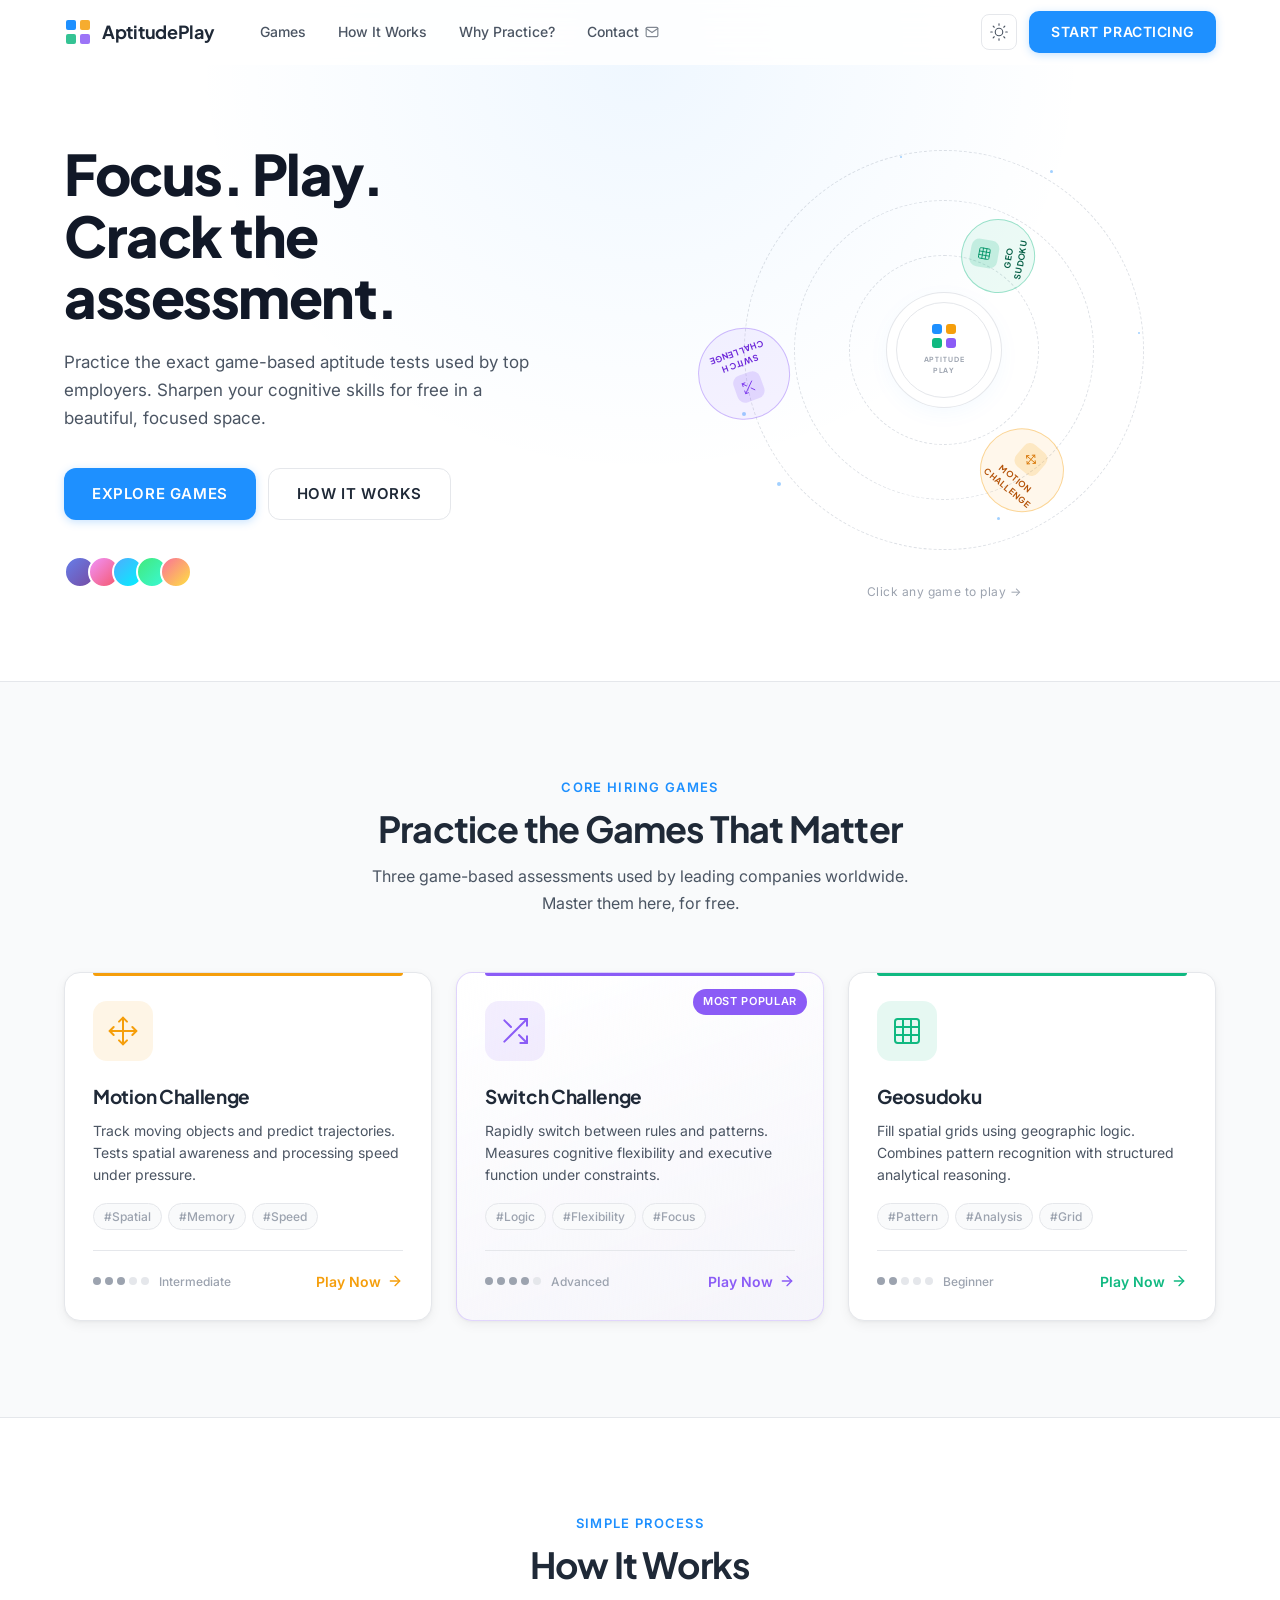
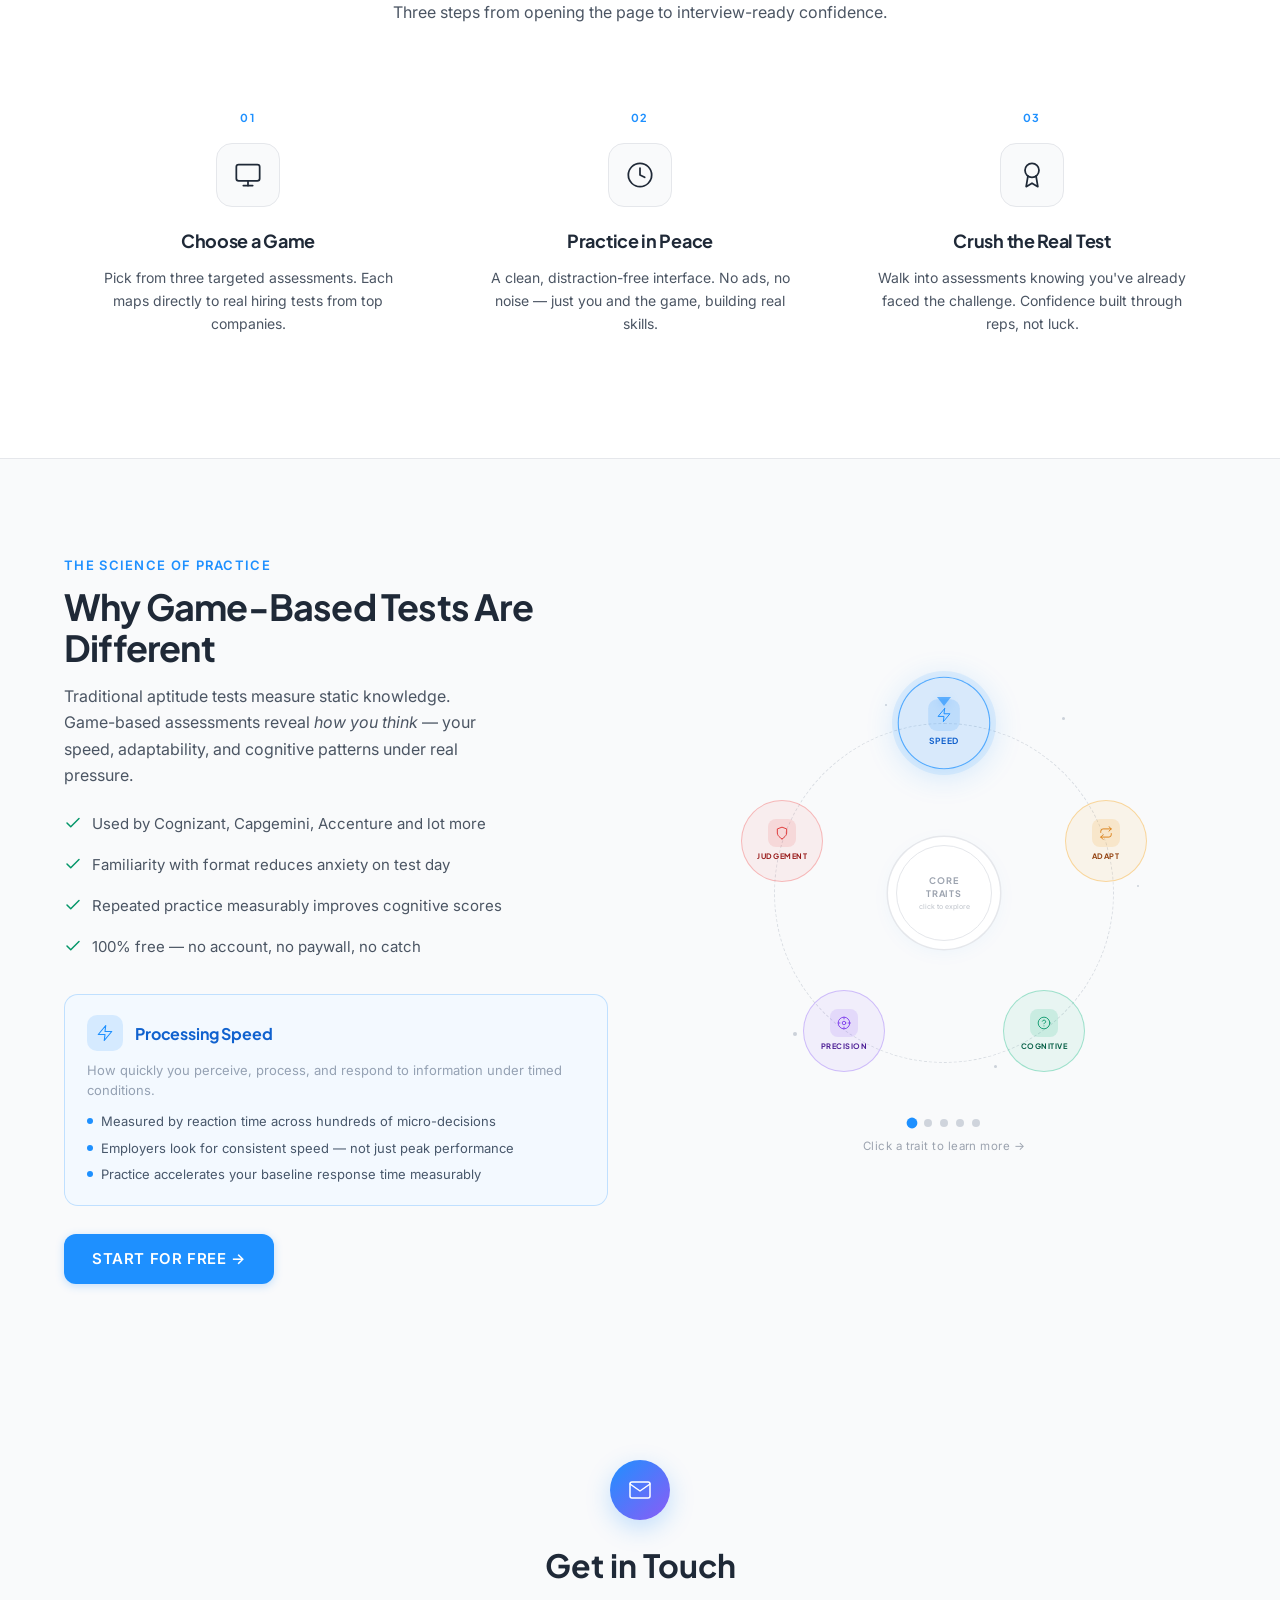
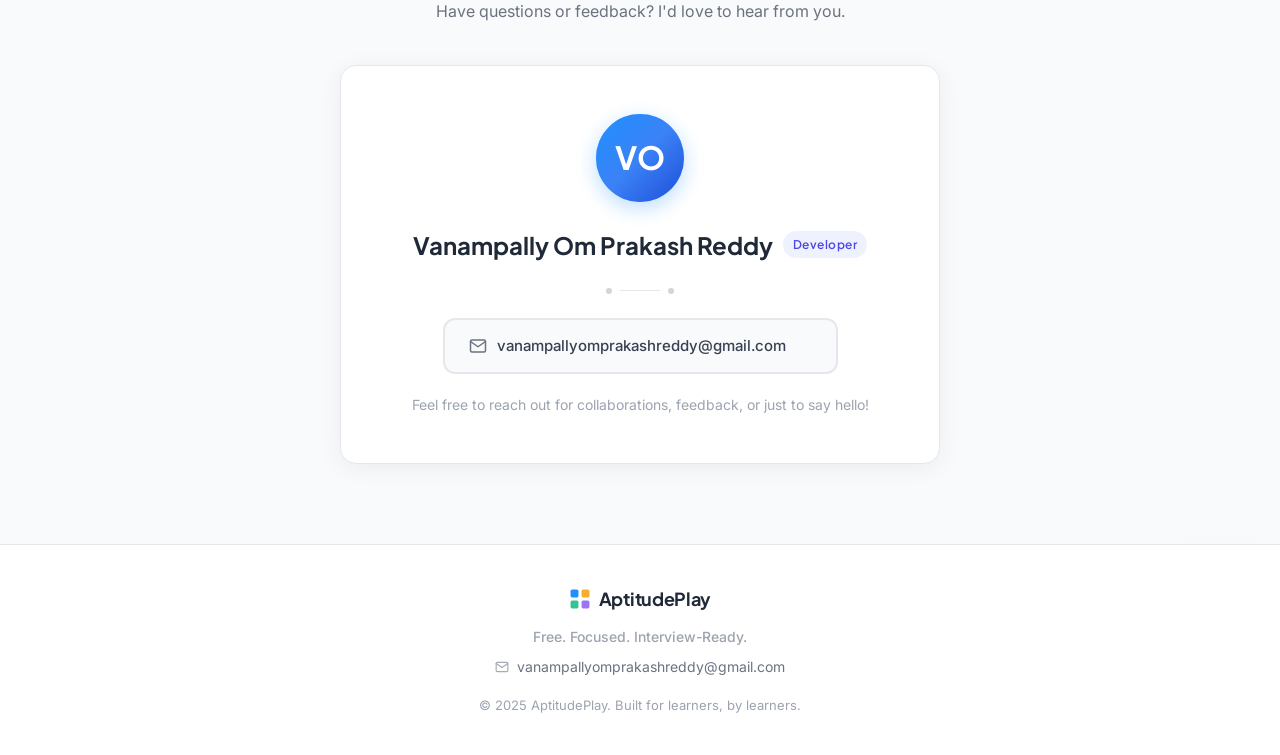
==== index.html @ 139694fa "Game based aptitude initial commit" ====
<!DOCTYPE html>
<html lang="en" data-theme="light">
<head>
    <meta charset="UTF-8">
    <meta name="viewport" content="width=device-width, initial-scale=1.0">
    <title>AptitudePlay — Practice Game-Based Aptitude Tests Free</title>
    <link rel="preconnect" href="https://fonts.googleapis.com">
    <link rel="preconnect" href="https://fonts.gstatic.com" crossorigin>
    <link href="https://fonts.googleapis.com/css2?family=Plus+Jakarta+Sans:wght@400;600;700;800&family=Inter:wght@400;500;600&display=swap" rel="stylesheet">
    <link rel="stylesheet" href="styles.css">
    <style>
/* ═══════════════════════════════════════
   ORBITAL HERO ANIMATION
═══════════════════════════════════════ */
.hero-visual {
    display: flex;
    flex-direction: column;
    align-items: center;
    justify-content: center;
    flex-shrink: 0;
}

#apt-orbital {
    position: relative;
    width: 440px;
    height: 440px;
    flex-shrink: 0;
}

.apt-ring {
    position: absolute;
    top: 50%; left: 50%;
    border-radius: 50%;
    border: 1px dashed rgba(100, 116, 139, 0.22);
    transform: translate(-50%, -50%);
    pointer-events: none;
}
[data-theme="dark"] .apt-ring { border-color: rgba(148, 163, 184, 0.13); }
.apt-ring-sm { width: 190px; height: 190px; }
.apt-ring-md { width: 300px; height: 300px; }
.apt-ring-lg { width: 400px; height: 400px; }

.apt-hub {
    position: absolute;
    top: 50%; left: 50%;
    transform: translate(-50%, -50%);
    width: 96px; height: 96px;
    border-radius: 50%;
    background: var(--card-bg);
    border: 1.5px solid var(--card-border);
    display: flex;
    flex-direction: column;
    align-items: center;
    justify-content: center;
    z-index: 20;
    box-shadow: 0 0 0 9px var(--bg), 0 0 0 10px var(--border), 0 6px 30px rgba(30, 144, 255, 0.09);
    pointer-events: none;
}
[data-theme="dark"] .apt-hub {
    box-shadow: 0 0 0 9px var(--bg), 0 0 0 10px var(--border), 0 6px 36px rgba(30, 144, 255, 0.18);
}

.apt-hub-grid { display: grid; grid-template-columns: 1fr 1fr; gap: 4px; margin-bottom: 7px; }
.apt-hub-sq { width: 10px; height: 10px; border-radius: 3px; }
.sq-b { background: #1E90FF; }
.sq-a { background: #F59E0B; }
.sq-t { background: #10B981; }
.sq-p { background: #8B5CF6; }

.apt-hub-label {
    font-family: var(--font-display);
    font-size: 7px; font-weight: 700;
    letter-spacing: 0.12em; text-transform: uppercase;
    color: var(--text-sub); text-align: center; line-height: 1.5;
}

.apt-pulse {
    position: absolute; top: 50%; left: 50%;
    width: 96px; height: 96px; border-radius: 50%;
    border: 1.5px solid rgba(30, 144, 255, 0.28);
    transform: translate(-50%, -50%);
    animation: aptRipple 3.8s ease-out infinite;
    pointer-events: none; z-index: 18;
}
.apt-pulse:nth-child(2) { animation-delay: 1.26s; }
.apt-pulse:nth-child(3) { animation-delay: 2.53s; }

@keyframes aptRipple {
    0%   { width: 96px;  height: 96px;  opacity: 0.65; }
    100% { width: 180px; height: 180px; opacity: 0; }
}

.apt-arm {
    position: absolute; top: 50%; left: 50%;
    width: 0; height: 0; transform-origin: 0 0;
}
.apt-arm-a { animation: aptSpin 13s linear infinite; transform: rotate(40deg); }
.apt-arm-p { animation: aptSpin 19s linear infinite reverse; transform: rotate(160deg); }
.apt-arm-t { animation: aptSpin 9s linear infinite; transform: rotate(280deg); }

@keyframes aptSpin {
    from { transform: rotate(0deg); }
    to   { transform: rotate(360deg); }
}

.apt-node-pos {
    position: absolute; top: 0; left: 0;
    display: flex; align-items: center; justify-content: center;
}

.apt-arm-a .apt-node-pos { transform: translateX(95px); animation: aptCounter 13s linear infinite; }
.apt-arm-p .apt-node-pos { transform: translateX(150px); animation: aptCounter 19s linear infinite reverse; }
.apt-arm-t .apt-node-pos { transform: translateX(65px); animation: aptCounter 9s linear infinite; }

@keyframes aptCounter {
    from { transform: translateX(var(--orbit-r, 95px)) rotate(0deg); }
    to   { transform: translateX(var(--orbit-r, 95px)) rotate(-360deg); }
}

.apt-arm-a .apt-node-pos { --orbit-r: 95px; }
.apt-arm-p .apt-node-pos { --orbit-r: 150px; }
.apt-arm-t .apt-node-pos { --orbit-r: 65px; }

.apt-node {
    position: relative; border-radius: 50%;
    display: flex; flex-direction: column;
    align-items: center; justify-content: center;
    cursor: pointer; border: 1.5px solid;
    background: transparent; padding: 0;
    transition: transform 0.2s cubic-bezier(0.34, 1.56, 0.64, 1), box-shadow 0.2s ease;
    -webkit-tap-highlight-color: transparent;
}
.apt-node:hover  { transform: scale(1.15); }
.apt-node:active { transform: scale(1.05); }
.apt-node:focus-visible { outline: 2px solid var(--blue); outline-offset: 4px; }

.apt-node-a { width: 84px; height: 84px; background: rgba(245, 158, 11, 0.08); border-color: rgba(245, 158, 11, 0.38); }
.apt-node-a:hover { background: rgba(245, 158, 11, 0.16); border-color: rgba(245, 158, 11, 0.72); box-shadow: 0 0 0 5px rgba(245, 158, 11, 0.09), 0 4px 28px rgba(245, 158, 11, 0.22); }
[data-theme="dark"] .apt-node-a { background: rgba(245, 158, 11, 0.11); border-color: rgba(245, 158, 11, 0.32); }
[data-theme="dark"] .apt-node-a:hover { background: rgba(245, 158, 11, 0.2); box-shadow: 0 0 0 5px rgba(245,158,11,.1), 0 4px 36px rgba(245,158,11,.3); }

.apt-node-p { width: 92px; height: 92px; background: rgba(139, 92, 246, 0.08); border-color: rgba(139, 92, 246, 0.38); }
.apt-node-p:hover { background: rgba(139, 92, 246, 0.16); border-color: rgba(139, 92, 246, 0.72); box-shadow: 0 0 0 5px rgba(139, 92, 246, 0.09), 0 4px 28px rgba(139, 92, 246, 0.22); }
[data-theme="dark"] .apt-node-p { background: rgba(139, 92, 246, 0.11); border-color: rgba(139, 92, 246, 0.32); }
[data-theme="dark"] .apt-node-p:hover { background: rgba(139, 92, 246, 0.22); box-shadow: 0 0 0 5px rgba(139,92,246,.12), 0 4px 40px rgba(139,92,246,.35); }

.apt-node-t { width: 74px; height: 74px; background: rgba(16, 185, 129, 0.08); border-color: rgba(16, 185, 129, 0.38); }
.apt-node-t:hover { background: rgba(16, 185, 129, 0.16); border-color: rgba(16, 185, 129, 0.72); box-shadow: 0 0 0 5px rgba(16, 185, 129, 0.09), 0 4px 28px rgba(16, 185, 129, 0.22); }
[data-theme="dark"] .apt-node-t { background: rgba(16, 185, 129, 0.11); border-color: rgba(16, 185, 129, 0.32); }
[data-theme="dark"] .apt-node-t:hover { background: rgba(16, 185, 129, 0.2); box-shadow: 0 0 0 5px rgba(16,185,129,.1), 0 4px 32px rgba(16,185,129,.3); }

.apt-icon { width: 28px; height: 28px; border-radius: 8px; display: flex; align-items: center; justify-content: center; margin-bottom: 5px; flex-shrink: 0; }
.apt-icon svg { width: 14px; height: 14px; }
.icon-a { background: rgba(245, 158, 11, 0.18); color: #D97706; }
.icon-p { background: rgba(139, 92, 246, 0.18); color: #7C3AED; }
.icon-t { background: rgba(16, 185, 129, 0.18); color: #059669; }
[data-theme="dark"] .icon-a { color: #FBBF24; }
[data-theme="dark"] .icon-p { color: #A78BFA; }
[data-theme="dark"] .icon-t { color: #34D399; }

.apt-label { font-family: var(--font-display); font-size: 8.5px; font-weight: 700; letter-spacing: 0.07em; text-transform: uppercase; text-align: center; line-height: 1.35; padding: 0 5px; }
.lbl-a { color: #B45309; }
.lbl-p { color: #6D28D9; }
.lbl-t { color: #065F46; }
[data-theme="dark"] .lbl-a { color: #FCD34D; }
[data-theme="dark"] .lbl-p { color: #C4B5FD; }
[data-theme="dark"] .lbl-t { color: #6EE7B7; }

.apt-dot { position: absolute; border-radius: 50%; background: rgba(30, 144, 255, 0.42); pointer-events: none; animation: aptDrift 7s ease-in-out infinite; }
[data-theme="dark"] .apt-dot { background: rgba(30, 144, 255, 0.6); }
.apt-dot:nth-child(1)  { width: 3px; height: 3px; top: 9%;  left: 74%; animation-delay: 0s;    }
.apt-dot:nth-child(2)  { width: 4px; height: 4px; top: 80%; left: 12%; animation-delay: 1.5s;  }
.apt-dot:nth-child(3)  { width: 2px; height: 2px; top: 6%;  left: 40%; animation-delay: 3s;    }
.apt-dot:nth-child(4)  { width: 3px; height: 3px; top: 88%; left: 62%; animation-delay: 0.8s;  }
.apt-dot:nth-child(5)  { width: 2px; height: 2px; top: 46%; left: 94%; animation-delay: 3.8s;  }
.apt-dot:nth-child(6)  { width: 4px; height: 4px; top: 64%; left: 4%;  animation-delay: 2.2s;  }

@keyframes aptDrift {
    0%, 100% { transform: translateY(0);    opacity: 0.45; }
    50%       { transform: translateY(-14px); opacity: 1;   }
}

.apt-hint { text-align: center; font-size: 12px; color: var(--text-sub); margin-top: 12px; letter-spacing: 0.04em; font-family: var(--font-body); }

@media (max-width: 1100px) {
    #apt-orbital { width: 360px; height: 360px; }
    .apt-ring-sm { width: 156px; height: 156px; }
    .apt-ring-md { width: 245px; height: 245px; }
    .apt-ring-lg { width: 328px; height: 328px; }
    .apt-arm-a .apt-node-pos { --orbit-r: 78px;  transform: translateX(78px);  }
    .apt-arm-p .apt-node-pos { --orbit-r: 122px; transform: translateX(122px); }
    .apt-arm-t .apt-node-pos { --orbit-r: 53px;  transform: translateX(53px);  }
}
@media (max-width: 900px) {
    .hero-visual { display: none; }
}


/* ═══════════════════════════════════════
   WHY PRACTICE — PENTAGON TRAIT WHEEL
   5 circles equally spaced on a fixed ring.
   The entire wheel rotates so the active
   node sits at the top. Auto-advances CW.
═══════════════════════════════════════ */

.why-grid {
    display: grid !important;
    grid-template-columns: 1fr 1fr;
    gap: 64px;
    align-items: center;
}

@media (max-width: 960px) {
    .why-grid {
        grid-template-columns: 1fr !important;
        gap: 48px;
    }
    .why-visual { display: none; }
}

/* ── Trait info card ── */
.trait-info-card {
    margin-top: 28px;
    padding: 20px 22px;
    border-radius: 14px;
    border: 1.5px solid transparent;
    background: var(--card-bg, #fff);
    transition: all 0.38s cubic-bezier(0.22, 1, 0.36, 1);
    overflow: hidden;
    position: relative;
}
.trait-info-card::before {
    content: '';
    position: absolute;
    inset: 0;
    border-radius: 13px;
    opacity: 0.06;
    pointer-events: none;
    transition: opacity 0.38s;
}
.trait-info-card.visible { opacity: 1; transform: translateY(0); }
.trait-info-card.hidden  { opacity: 0; transform: translateY(8px); pointer-events: none; height: 0; margin-top: 0; padding: 0; }

.trait-card-header {
    display: flex;
    align-items: center;
    gap: 12px;
    margin-bottom: 10px;
}
.trait-card-icon {
    width: 36px; height: 36px; border-radius: 10px;
    display: flex; align-items: center; justify-content: center;
    flex-shrink: 0;
}
.trait-card-icon svg { width: 18px; height: 18px; }
.trait-card-name {
    font-family: var(--font-display);
    font-size: 16px; font-weight: 700;
    letter-spacing: -0.01em;
    line-height: 1.2;
}
.trait-card-tagline {
    font-family: var(--font-body);
    font-size: 13px;
    color: var(--text-sub);
    line-height: 1.5;
    margin-bottom: 12px;
}
.trait-card-points {
    list-style: none;
    padding: 0; margin: 0;
    display: flex; flex-direction: column; gap: 7px;
}
.trait-card-points li {
    font-family: var(--font-body);
    font-size: 13px;
    color: var(--text);
    display: flex; align-items: flex-start; gap: 8px;
    line-height: 1.5;
}
.trait-card-points li::before {
    content: '';
    width: 6px; height: 6px; border-radius: 50%;
    flex-shrink: 0; margin-top: 6px;
}

/* Colour themes */
.trait-info-card[data-trait="speed"] { border-color: rgba(30,144,255,0.28); }
.trait-info-card[data-trait="speed"]::before { background: #1E90FF; opacity: 0.05; }
.trait-info-card[data-trait="speed"] .trait-card-icon { background: rgba(30,144,255,0.14); color: #1E90FF; }
.trait-info-card[data-trait="speed"] .trait-card-name { color: #1060CC; }
.trait-info-card[data-trait="speed"] .trait-card-points li::before { background: #1E90FF; }
[data-theme="dark"] .trait-info-card[data-trait="speed"] .trait-card-name { color: #60AAFF; }

.trait-info-card[data-trait="adaptability"] { border-color: rgba(245,158,11,0.32); }
.trait-info-card[data-trait="adaptability"]::before { background: #F59E0B; opacity: 0.05; }
.trait-info-card[data-trait="adaptability"] .trait-card-icon { background: rgba(245,158,11,0.14); color: #D97706; }
.trait-info-card[data-trait="adaptability"] .trait-card-name { color: #92400E; }
.trait-info-card[data-trait="adaptability"] .trait-card-points li::before { background: #F59E0B; }
[data-theme="dark"] .trait-info-card[data-trait="adaptability"] .trait-card-name { color: #FCD34D; }

.trait-info-card[data-trait="cognitive"] { border-color: rgba(16,185,129,0.32); }
.trait-info-card[data-trait="cognitive"]::before { background: #10B981; opacity: 0.05; }
.trait-info-card[data-trait="cognitive"] .trait-card-icon { background: rgba(16,185,129,0.14); color: #059669; }
.trait-info-card[data-trait="cognitive"] .trait-card-name { color: #065F46; }
.trait-info-card[data-trait="cognitive"] .trait-card-points li::before { background: #10B981; }
[data-theme="dark"] .trait-info-card[data-trait="cognitive"] .trait-card-name { color: #34D399; }

.trait-info-card[data-trait="precision"] { border-color: rgba(139,92,246,0.32); }
.trait-info-card[data-trait="precision"]::before { background: #8B5CF6; opacity: 0.05; }
.trait-info-card[data-trait="precision"] .trait-card-icon { background: rgba(139,92,246,0.14); color: #7C3AED; }
.trait-info-card[data-trait="precision"] .trait-card-name { color: #4C1D95; }
.trait-info-card[data-trait="precision"] .trait-card-points li::before { background: #8B5CF6; }
[data-theme="dark"] .trait-info-card[data-trait="precision"] .trait-card-name { color: #C4B5FD; }

.trait-info-card[data-trait="judgement"] { border-color: rgba(239,68,68,0.28); }
.trait-info-card[data-trait="judgement"]::before { background: #EF4444; opacity: 0.05; }
.trait-info-card[data-trait="judgement"] .trait-card-icon { background: rgba(239,68,68,0.12); color: #DC2626; }
.trait-info-card[data-trait="judgement"] .trait-card-name { color: #991B1B; }
.trait-info-card[data-trait="judgement"] .trait-card-points li::before { background: #EF4444; }
[data-theme="dark"] .trait-info-card[data-trait="judgement"] .trait-card-name { color: #FCA5A5; }


/* ══════════════════════════════════
   PENTAGON WHEEL
══════════════════════════════════ */
.why-visual {
    display: flex;
    flex-direction: column;
    align-items: center;
    justify-content: center;
    position: relative;
}

/* Outer container — fixed size, acts as the viewport */
#trait-wheel {
    position: relative;
    width: 420px;
    height: 420px;
    flex-shrink: 0;
}

/* The rotating layer — holds the ring + all nodes */
#trait-wheel-rotor {
    position: absolute;
    inset: 0;
    /* JS will set transform: rotate(Xdeg) with transition */
    transition: transform 0.72s cubic-bezier(0.65, 0, 0.35, 1);
}

/* The dashed ring circle */
.tw-ring {
    position: absolute;
    top: 50%; left: 50%;
    width: 340px; height: 340px;
    border-radius: 50%;
    border: 1.5px dashed rgba(100,116,139,0.22);
    transform: translate(-50%, -50%);
    pointer-events: none;
}
[data-theme="dark"] .tw-ring { border-color: rgba(148,163,184,0.14); }

/* Each node is positioned absolutely on the ring */
/* JS will place them via inline top/left/transform */
.tw-node {
    position: absolute;
    width: 82px; height: 82px;
    border-radius: 50%;
    display: flex; flex-direction: column;
    align-items: center; justify-content: center;
    cursor: pointer;
    border: 1.5px solid;
    background: transparent;
    padding: 0;
    /* counter-rotate label so it stays upright */
    /* JS sets --tw-counter on each node */
    transition:
        box-shadow 0.3s ease,
        border-color 0.3s ease,
        background 0.3s ease;
    -webkit-tap-highlight-color: transparent;
}
.tw-node:focus-visible { outline: 2px solid var(--blue); outline-offset: 4px; }

/* Counter-rotation wrapper inside each node keeps label upright */
.tw-node-inner {
    display: flex; flex-direction: column;
    align-items: center; justify-content: center;
    width: 100%; height: 100%;
    /* JS applies counter-rotation transform here */
    transition: transform 0.72s cubic-bezier(0.65, 0, 0.35, 1);
    pointer-events: none;
}

/* Icon pill */
.tw-icon {
    width: 28px; height: 28px; border-radius: 8px;
    display: flex; align-items: center; justify-content: center;
    margin-bottom: 5px; flex-shrink: 0;
}
.tw-icon svg { width: 14px; height: 14px; }

/* Label */
.tw-lbl {
    font-family: var(--font-display);
    font-size: 7.5px; font-weight: 700;
    letter-spacing: 0.07em; text-transform: uppercase;
    text-align: center; line-height: 1.3; padding: 0 4px;
}

/* ── Per-trait colours ── */
/* Speed — blue */
.tw-node[data-trait="speed"] {
    background: rgba(30,144,255,0.07);
    border-color: rgba(30,144,255,0.35);
}
.tw-node[data-trait="speed"] .tw-icon { background: rgba(30,144,255,0.14); color: #1E90FF; }
.tw-node[data-trait="speed"] .tw-lbl  { color: #1060CC; }
[data-theme="dark"] .tw-node[data-trait="speed"] .tw-lbl { color: #60AAFF; }
.tw-node[data-trait="speed"].tw-active,
.tw-node[data-trait="speed"]:hover {
    background: rgba(30,144,255,0.15);
    border-color: rgba(30,144,255,0.72);
    box-shadow: 0 0 0 5px rgba(30,144,255,0.10), 0 4px 28px rgba(30,144,255,0.22);
}

/* Adaptability — amber */
.tw-node[data-trait="adaptability"] {
    background: rgba(245,158,11,0.07);
    border-color: rgba(245,158,11,0.35);
}
.tw-node[data-trait="adaptability"] .tw-icon { background: rgba(245,158,11,0.14); color: #D97706; }
.tw-node[data-trait="adaptability"] .tw-lbl  { color: #92400E; }
[data-theme="dark"] .tw-node[data-trait="adaptability"] .tw-lbl { color: #FCD34D; }
.tw-node[data-trait="adaptability"].tw-active,
.tw-node[data-trait="adaptability"]:hover {
    background: rgba(245,158,11,0.16);
    border-color: rgba(245,158,11,0.72);
    box-shadow: 0 0 0 5px rgba(245,158,11,0.10), 0 4px 28px rgba(245,158,11,0.22);
}

/* Cognitive — teal */
.tw-node[data-trait="cognitive"] {
    background: rgba(16,185,129,0.07);
    border-color: rgba(16,185,129,0.35);
}
.tw-node[data-trait="cognitive"] .tw-icon { background: rgba(16,185,129,0.14); color: #059669; }
.tw-node[data-trait="cognitive"] .tw-lbl  { color: #065F46; }
[data-theme="dark"] .tw-node[data-trait="cognitive"] .tw-lbl { color: #34D399; }
.tw-node[data-trait="cognitive"].tw-active,
.tw-node[data-trait="cognitive"]:hover {
    background: rgba(16,185,129,0.16);
    border-color: rgba(16,185,129,0.72);
    box-shadow: 0 0 0 5px rgba(16,185,129,0.10), 0 4px 28px rgba(16,185,129,0.22);
}

/* Precision — purple */
.tw-node[data-trait="precision"] {
    background: rgba(139,92,246,0.07);
    border-color: rgba(139,92,246,0.35);
}
.tw-node[data-trait="precision"] .tw-icon { background: rgba(139,92,246,0.14); color: #7C3AED; }
.tw-node[data-trait="precision"] .tw-lbl  { color: #4C1D95; }
[data-theme="dark"] .tw-node[data-trait="precision"] .tw-lbl { color: #C4B5FD; }
.tw-node[data-trait="precision"].tw-active,
.tw-node[data-trait="precision"]:hover {
    background: rgba(139,92,246,0.16);
    border-color: rgba(139,92,246,0.72);
    box-shadow: 0 0 0 5px rgba(139,92,246,0.10), 0 4px 28px rgba(139,92,246,0.22);
}

/* Judgement — coral */
.tw-node[data-trait="judgement"] {
    background: rgba(239,68,68,0.07);
    border-color: rgba(239,68,68,0.32);
}
.tw-node[data-trait="judgement"] .tw-icon { background: rgba(239,68,68,0.12); color: #DC2626; }
.tw-node[data-trait="judgement"] .tw-lbl  { color: #991B1B; }
[data-theme="dark"] .tw-node[data-trait="judgement"] .tw-lbl { color: #FCA5A5; }
.tw-node[data-trait="judgement"].tw-active,
.tw-node[data-trait="judgement"]:hover {
    background: rgba(239,68,68,0.15);
    border-color: rgba(239,68,68,0.70);
    box-shadow: 0 0 0 5px rgba(239,68,68,0.10), 0 4px 28px rgba(239,68,68,0.20);
}

/* Active node scale bump */
.tw-node.tw-active { transform: scale(1.13) !important; }

/* ── Central hub ── */
.tw-hub {
    position: absolute;
    top: 50%; left: 50%;
    transform: translate(-50%, -50%);
    width: 96px; height: 96px; border-radius: 50%;
    background: var(--card-bg, #fff);
    border: 1.5px solid var(--card-border, #e2e8f0);
    display: flex; flex-direction: column;
    align-items: center; justify-content: center;
    z-index: 30;
    box-shadow: 0 0 0 8px var(--bg, #f8fafc),
                0 0 0 9.5px var(--border, #e2e8f0),
                0 4px 24px rgba(30,144,255,0.10);
    pointer-events: none;
}
[data-theme="dark"] .tw-hub {
    box-shadow: 0 0 0 8px var(--bg), 0 0 0 9.5px var(--border), 0 4px 28px rgba(30,144,255,0.20);
}

.tw-hub-label {
    font-family: var(--font-display);
    font-size: 9px; font-weight: 700;
    letter-spacing: 0.10em; text-transform: uppercase;
    color: var(--text-sub); text-align: center; line-height: 1.45;
}
.tw-hub-sub {
    font-family: var(--font-body);
    font-size: 7px; color: var(--text-sub);
    opacity: 0.65; text-align: center;
    line-height: 1.5; margin-top: 2px;
}

/* Hub ripple */
.tw-pulse {
    position: absolute; top: 50%; left: 50%;
    width: 96px; height: 96px; border-radius: 50%;
    border: 1.5px solid rgba(30,144,255,0.22);
    transform: translate(-50%,-50%);
    animation: twRipple 4s ease-out infinite;
    pointer-events: none; z-index: 28;
}
.tw-pulse:nth-child(2) { animation-delay: 1.33s; }
.tw-pulse:nth-child(3) { animation-delay: 2.66s; }
@keyframes twRipple {
    0%   { width: 96px;  height: 96px;  opacity: 0.55; }
    100% { width: 180px; height: 180px; opacity: 0; }
}

/* Active indicator pointer — small triangle at top-center of wheel */
.tw-pointer {
    position: absolute;
    top: 14px;
    left: 50%;
    transform: translateX(-50%);
    width: 0; height: 0;
    border-left: 7px solid transparent;
    border-right: 7px solid transparent;
    border-top: 9px solid rgba(30,144,255,0.55);
    z-index: 35;
    pointer-events: none;
    filter: drop-shadow(0 2px 4px rgba(30,144,255,0.3));
    transition: border-top-color 0.38s;
}

/* Ambient dots */
.tw-dot {
    position: absolute; border-radius: 50%;
    background: rgba(100,116,139,0.3);
    pointer-events: none;
    animation: twDrift 8s ease-in-out infinite;
}
[data-theme="dark"] .tw-dot { background: rgba(148,163,184,0.4); }
.tw-dot:nth-child(1) { width: 3px; height: 3px; top: 8%;  left: 78%; animation-delay: 0s;   }
.tw-dot:nth-child(2) { width: 4px; height: 4px; top: 83%; left: 14%; animation-delay: 1.8s; }
.tw-dot:nth-child(3) { width: 2px; height: 2px; top: 5%;  left: 36%; animation-delay: 3.2s; }
.tw-dot:nth-child(4) { width: 3px; height: 3px; top: 91%; left: 62%; animation-delay: 0.6s; }
.tw-dot:nth-child(5) { width: 2px; height: 2px; top: 48%; left: 96%; animation-delay: 4s;   }
@keyframes twDrift {
    0%, 100% { transform: translateY(0);     opacity: 0.35; }
    50%       { transform: translateY(-12px); opacity: 0.85; }
}

/* Progress dots under wheel */
.tw-dots {
    display: flex; gap: 8px; margin-top: 16px;
}
.tw-dot-btn {
    width: 8px; height: 8px; border-radius: 50%;
    border: none; cursor: pointer; padding: 0;
    background: rgba(100,116,139,0.28);
    transition: background 0.3s, transform 0.3s;
}
.tw-dot-btn.active {
    transform: scale(1.35);
}
.tw-dot-btn[data-trait="speed"].active      { background: #1E90FF; }
.tw-dot-btn[data-trait="adaptability"].active { background: #F59E0B; }
.tw-dot-btn[data-trait="cognitive"].active  { background: #10B981; }
.tw-dot-btn[data-trait="precision"].active  { background: #8B5CF6; }
.tw-dot-btn[data-trait="judgement"].active  { background: #EF4444; }

.tw-hint {
    text-align: center;
    font-size: 11.5px; color: var(--text-sub);
    margin-top: 10px; letter-spacing: 0.04em;
    font-family: var(--font-body);
}
    </style>
</head>
<body>

    <!-- ═══════════════════════════════════════
         NAVIGATION BAR
    ═══════════════════════════════════════ -->
    <nav id="navbar">
        <div class="nav-inner">
            <div class="nav-logo">
                <span class="logo-icon">
                    <svg width="28" height="28" viewBox="0 0 28 28" fill="none" xmlns="http://www.w3.org/2000/svg">
                        <rect x="2" y="2" width="10" height="10" rx="2" fill="#1E90FF"/>
                        <rect x="16" y="2" width="10" height="10" rx="2" fill="#F59E0B" opacity="0.85"/>
                        <rect x="2" y="16" width="10" height="10" rx="2" fill="#10B981" opacity="0.85"/>
                        <rect x="16" y="16" width="10" height="10" rx="2" fill="#8B5CF6" opacity="0.85"/>
                    </svg>
                </span>
                <span class="logo-text">AptitudePlay</span>
            </div>
            <div class="nav-links">
                <a href="#games" class="nav-link">Games</a>
                <a href="#how-it-works" class="nav-link">How It Works</a>
                <a href="#why-practice" class="nav-link">Why Practice?</a>
                <a href="#contact" class="nav-link contact-nav-link">
                    Contact
                    <span class="nav-link-icon">
                        <svg width="14" height="14" viewBox="0 0 24 24" fill="none" stroke="currentColor" stroke-width="2" stroke-linecap="round" stroke-linejoin="round">
                            <path d="M4 4h16c1.1 0 2 .9 2 2v12c0 1.1-.9 2-2 2H4c-1.1 0-2-.9-2-2V6c0-1.1.9-2 2-2z"/>
                            <polyline points="22,6 12,13 2,6"/>
                        </svg>
                    </span>
                </a>
            </div>
            <div class="nav-actions">
                <button class="theme-toggle" id="themeToggle" aria-label="Toggle theme">
                    <svg class="sun-icon" width="18" height="18" viewBox="0 0 24 24" fill="none" stroke="currentColor" stroke-width="1.5" stroke-linecap="round" stroke-linejoin="round">
                        <circle cx="12" cy="12" r="5"/><line x1="12" y1="1" x2="12" y2="3"/><line x1="12" y1="21" x2="12" y2="23"/><line x1="4.22" y1="4.22" x2="5.64" y2="5.64"/><line x1="18.36" y1="18.36" x2="19.78" y2="19.78"/><line x1="1" y1="12" x2="3" y2="12"/><line x1="21" y1="12" x2="23" y2="12"/><line x1="4.22" y1="19.78" x2="5.64" y2="18.36"/><line x1="18.36" y1="5.64" x2="19.78" y2="4.22"/>
                    </svg>
                    <svg class="moon-icon" width="18" height="18" viewBox="0 0 24 24" fill="none" stroke="currentColor" stroke-width="1.5" stroke-linecap="round" stroke-linejoin="round">
                        <path d="M21 12.79A9 9 0 1 1 11.21 3 7 7 0 0 0 21 12.79z"/>
                    </svg>
                </button>
                <a href="#games" class="btn-primary nav-cta">Start Practicing</a>
            </div>
            <button class="mobile-menu-btn" id="mobileMenuBtn" aria-label="Open menu">
                <span></span><span></span><span></span>
            </button>
        </div>
        <div class="mobile-menu" id="mobileMenu">
            <a href="#games" class="mobile-link">Games</a>
            <a href="#how-it-works" class="mobile-link">How It Works</a>
            <a href="#why-practice" class="mobile-link">Why Practice?</a>
            <a href="#contact" class="mobile-link">
                Contact
                <svg width="16" height="16" viewBox="0 0 24 24" fill="none" stroke="currentColor" stroke-width="2" stroke-linecap="round" stroke-linejoin="round">
                    <path d="M4 4h16c1.1 0 2 .9 2 2v12c0 1.1-.9 2-2 2H4c-1.1 0-2-.9-2-2V6c0-1.1.9-2 2-2z"/>
                    <polyline points="22,6 12,13 2,6"/>
                </svg>
            </a>
            <a href="#games" class="btn-primary mobile-cta">Start Practicing</a>
        </div>
    </nav>

    <!-- ═══════════════════════════════════════
         LANDING VIEW
    ═══════════════════════════════════════ -->
    <div id="landing">

        <!-- ── HERO SECTION ── -->
        <section class="hero">
            <div class="hero-inner">

                <!-- LEFT: text content -->
                <div class="hero-content">
                    <h1 class="hero-heading" data-aos="fade-up" data-aos-delay="80">
                        Focus. Play.<br>Crack the assessment.
                    </h1>
                    <p class="hero-subtext" data-aos="fade-up" data-aos-delay="160">
                        Practice the exact game-based aptitude tests used by top employers. Sharpen your cognitive skills for free in a beautiful, focused space.
                    </p>
                    <div class="hero-ctas" data-aos="fade-up" data-aos-delay="240">
                        <a href="#games" class="btn-primary btn-lg">Explore Games</a>
                        <a href="#how-it-works" class="btn-secondary btn-lg">How It Works</a>
                    </div>
                    <div class="social-proof" data-aos="fade-up" data-aos-delay="320">
                        <div class="avatar-stack">
                            <div class="avatar av1"></div>
                            <div class="avatar av2"></div>
                            <div class="avatar av3"></div>
                            <div class="avatar av4"></div>
                            <div class="avatar av5"></div>
                        </div>
                    </div>
                </div>

                <!-- RIGHT: orbital animation -->
                <div class="hero-visual" data-aos="fade-left" data-aos-delay="180">
                    <div id="apt-orbital">
                        <div class="apt-dot"></div>
                        <div class="apt-dot"></div>
                        <div class="apt-dot"></div>
                        <div class="apt-dot"></div>
                        <div class="apt-dot"></div>
                        <div class="apt-dot"></div>
                        <div class="apt-ring apt-ring-sm"></div>
                        <div class="apt-ring apt-ring-md"></div>
                        <div class="apt-ring apt-ring-lg"></div>
                        <div class="apt-pulse"></div>
                        <div class="apt-pulse"></div>
                        <div class="apt-pulse"></div>
                        <div class="apt-hub">
                            <div class="apt-hub-grid">
                                <div class="apt-hub-sq sq-b"></div>
                                <div class="apt-hub-sq sq-a"></div>
                                <div class="apt-hub-sq sq-t"></div>
                                <div class="apt-hub-sq sq-p"></div>
                            </div>
                            <div class="apt-hub-label">Aptitude<br>Play</div>
                        </div>
                        <div class="apt-arm apt-arm-a">
                            <div class="apt-node-pos">
                                <button class="apt-node apt-node-a"
                                    onclick="if(typeof loadGame==='function'){loadGame('motion-challenge')}else{document.getElementById('games').scrollIntoView({behavior:'smooth'})}"
                                    aria-label="Play Motion Challenge">
                                    <div class="apt-icon icon-a">
                                        <svg viewBox="0 0 24 24" fill="none" stroke="currentColor" stroke-width="1.5" stroke-linecap="round" stroke-linejoin="round">
                                            <polyline points="5 9 2 12 5 15"/><polyline points="9 5 12 2 15 5"/>
                                            <polyline points="15 19 12 22 9 19"/><polyline points="19 9 22 12 19 15"/>
                                            <line x1="2" y1="12" x2="22" y2="12"/><line x1="12" y1="2" x2="12" y2="22"/>
                                        </svg>
                                    </div>
                                    <div class="apt-label lbl-a">Motion<br>Challenge</div>
                                </button>
                            </div>
                        </div>
                        <div class="apt-arm apt-arm-p">
                            <div class="apt-node-pos">
                                <button class="apt-node apt-node-p"
                                    onclick="if(typeof loadGame==='function'){loadGame('switch-challenge')}else{document.getElementById('games').scrollIntoView({behavior:'smooth'})}"
                                    aria-label="Play Switch Challenge">
                                    <div class="apt-icon icon-p">
                                        <svg viewBox="0 0 24 24" fill="none" stroke="currentColor" stroke-width="1.5" stroke-linecap="round" stroke-linejoin="round">
                                            <polyline points="16 3 21 3 21 8"/><line x1="4" y1="20" x2="21" y2="3"/>
                                            <polyline points="21 16 21 21 16 21"/><line x1="15" y1="15" x2="21" y2="21"/>
                                            <line x1="4" y1="4" x2="9" y2="9"/>
                                        </svg>
                                    </div>
                                    <div class="apt-label lbl-p">Switch<br>Challenge</div>
                                </button>
                            </div>
                        </div>
                        <div class="apt-arm apt-arm-t">
                            <div class="apt-node-pos">
                                <button class="apt-node apt-node-t"
                                    onclick="if(typeof loadGame==='function'){loadGame('geo-sudoku')}else{document.getElementById('games').scrollIntoView({behavior:'smooth'})}"
                                    aria-label="Play Geo Sudoku">
                                    <div class="apt-icon icon-t">
                                        <svg viewBox="0 0 24 24" fill="none" stroke="currentColor" stroke-width="1.5" stroke-linecap="round" stroke-linejoin="round">
                                            <rect x="3" y="3" width="18" height="18" rx="2" ry="2"/>
                                            <line x1="3" y1="9" x2="21" y2="9"/><line x1="3" y1="15" x2="21" y2="15"/>
                                            <line x1="9" y1="3" x2="9" y2="21"/><line x1="15" y1="3" x2="15" y2="21"/>
                                        </svg>
                                    </div>
                                    <div class="apt-label lbl-t">Geo<br>Sudoku</div>
                                </button>
                            </div>
                        </div>
                    </div><!-- /#apt-orbital -->
                    <p class="apt-hint">Click any game to play →</p>
                </div><!-- /.hero-visual -->

            </div><!-- /.hero-inner -->
        </section>

        <!-- ── FEATURED GAMES SECTION ── -->
        <section class="games-section" id="games">
            <div class="section-inner">
                <div class="section-header" data-aos="fade-up">
                    <p class="section-label">Core Hiring Games</p>
                    <h2 class="section-title">Practice the Games That Matter</h2>
                    <p class="section-desc">Three game-based assessments used by leading companies worldwide. Master them here, for free.</p>
                </div>
                <div class="games-grid">
                    <!-- Motion Challenge Card -->
                    <div class="game-card" data-aos="fade-up" data-aos-delay="0" data-game="motion-challenge">
                        <div class="card-accent accent-amber"></div>
                        <div class="card-icon-wrap icon-amber">
                            <svg width="32" height="32" viewBox="0 0 24 24" fill="none" stroke="currentColor" stroke-width="1.5" stroke-linecap="round" stroke-linejoin="round">
                                <polyline points="5 9 2 12 5 15"/><polyline points="9 5 12 2 15 5"/>
                                <polyline points="15 19 12 22 9 19"/><polyline points="19 9 22 12 19 15"/>
                                <line x1="2" y1="12" x2="22" y2="12"/><line x1="12" y1="2" x2="12" y2="22"/>
                            </svg>
                        </div>
                        <div class="card-body">
                            <h3 class="card-title">Motion Challenge</h3>
                            <p class="card-desc">Track moving objects and predict trajectories. Tests spatial awareness and processing speed under pressure.</p>
                            <div class="card-tags">
                                <span class="tag">#Spatial</span>
                                <span class="tag">#Memory</span>
                                <span class="tag">#Speed</span>
                            </div>
                        </div>
                        <div class="card-footer">
                            <div class="card-difficulty">
                                <span class="diff-dot"></span><span class="diff-dot"></span><span class="diff-dot"></span>
                                <span class="diff-dot inactive"></span><span class="diff-dot inactive"></span>
                                <span class="diff-label">Intermediate</span>
                            </div>
                            <button class="card-play-btn btn-play-amber">
                                Play Now
                                <svg width="16" height="16" viewBox="0 0 24 24" fill="none" stroke="currentColor" stroke-width="2" stroke-linecap="round" stroke-linejoin="round">
                                    <line x1="5" y1="12" x2="19" y2="12"/><polyline points="12 5 19 12 12 19"/>
                                </svg>
                            </button>
                        </div>
                    </div>
                    <!-- Switch Challenge Card -->
                    <div class="game-card card-featured" data-aos="fade-up" data-aos-delay="100" data-game="switch-challenge">
                        <div class="card-accent accent-purple"></div>
                        <div class="featured-badge">Most Popular</div>
                        <div class="card-icon-wrap icon-purple">
                            <svg width="32" height="32" viewBox="0 0 24 24" fill="none" stroke="currentColor" stroke-width="1.5" stroke-linecap="round" stroke-linejoin="round">
                                <polyline points="16 3 21 3 21 8"/><line x1="4" y1="20" x2="21" y2="3"/>
                                <polyline points="21 16 21 21 16 21"/><line x1="15" y1="15" x2="21" y2="21"/>
                                <line x1="4" y1="4" x2="9" y2="9"/>
                            </svg>
                        </div>
                        <div class="card-body">
                            <h3 class="card-title">Switch Challenge</h3>
                            <p class="card-desc">Rapidly switch between rules and patterns. Measures cognitive flexibility and executive function under constraints.</p>
                            <div class="card-tags">
                                <span class="tag">#Logic</span>
                                <span class="tag">#Flexibility</span>
                                <span class="tag">#Focus</span>
                            </div>
                        </div>
                        <div class="card-footer">
                            <div class="card-difficulty">
                                <span class="diff-dot"></span><span class="diff-dot"></span><span class="diff-dot"></span><span class="diff-dot"></span>
                                <span class="diff-dot inactive"></span>
                                <span class="diff-label">Advanced</span>
                            </div>
                            <button class="card-play-btn btn-play-purple">
                                Play Now
                                <svg width="16" height="16" viewBox="0 0 24 24" fill="none" stroke="currentColor" stroke-width="2" stroke-linecap="round" stroke-linejoin="round">
                                    <line x1="5" y1="12" x2="19" y2="12"/><polyline points="12 5 19 12 12 19"/>
                                </svg>
                            </button>
                        </div>
                    </div>
                    <!-- Geosudoku Card -->
                    <div class="game-card" data-aos="fade-up" data-aos-delay="200" data-game="geo-sudoku">
                        <div class="card-accent accent-teal"></div>
                        <div class="card-icon-wrap icon-teal">
                            <svg width="32" height="32" viewBox="0 0 24 24" fill="none" stroke="currentColor" stroke-width="1.5" stroke-linecap="round" stroke-linejoin="round">
                                <rect x="3" y="3" width="18" height="18" rx="2" ry="2"/>
                                <line x1="3" y1="9" x2="21" y2="9"/><line x1="3" y1="15" x2="21" y2="15"/>
                                <line x1="9" y1="3" x2="9" y2="21"/><line x1="15" y1="3" x2="15" y2="21"/>
                            </svg>
                        </div>
                        <div class="card-body">
                            <h3 class="card-title">Geosudoku</h3>
                            <p class="card-desc">Fill spatial grids using geographic logic. Combines pattern recognition with structured analytical reasoning.</p>
                            <div class="card-tags">
                                <span class="tag">#Pattern</span>
                                <span class="tag">#Analysis</span>
                                <span class="tag">#Grid</span>
                            </div>
                        </div>
                        <div class="card-footer">
                            <div class="card-difficulty">
                                <span class="diff-dot"></span><span class="diff-dot"></span>
                                <span class="diff-dot inactive"></span><span class="diff-dot inactive"></span><span class="diff-dot inactive"></span>
                                <span class="diff-label">Beginner</span>
                            </div>
                            <button class="card-play-btn btn-play-teal">
                                Play Now
                                <svg width="16" height="16" viewBox="0 0 24 24" fill="none" stroke="currentColor" stroke-width="2" stroke-linecap="round" stroke-linejoin="round">
                                    <line x1="5" y1="12" x2="19" y2="12"/><polyline points="12 5 19 12 12 19"/>
                                </svg>
                            </button>
                        </div>
                    </div>
                </div>
            </div>
        </section>

        <!-- ── HOW IT WORKS SECTION ── -->
        <section class="how-section" id="how-it-works">
            <div class="section-inner">
                <div class="section-header" data-aos="fade-up">
                    <p class="section-label">Simple Process</p>
                    <h2 class="section-title">How It Works</h2>
                    <p class="section-desc">Three steps from opening the page to interview-ready confidence.</p>
                </div>
                <div class="steps-wrap">
                    <div class="steps-connector" aria-hidden="true">
                        
                    </div>
                    <div class="steps-grid">
                        <div class="step" data-aos="fade-up" data-aos-delay="0">
                            <div class="step-number">01</div>
                            <div class="step-icon-wrap">
                                <svg width="28" height="28" viewBox="0 0 24 24" fill="none" stroke="currentColor" stroke-width="1.5" stroke-linecap="round" stroke-linejoin="round">
                                    <rect x="2" y="3" width="20" height="14" rx="2" ry="2"/><line x1="8" y1="21" x2="16" y2="21"/><line x1="12" y1="17" x2="12" y2="21"/>
                                </svg>
                            </div>
                            <h3 class="step-title">Choose a Game</h3>
                            <p class="step-desc">Pick from three targeted assessments. Each maps directly to real hiring tests from top companies.</p>
                        </div>
                        <div class="step" data-aos="fade-up" data-aos-delay="120">
                            <div class="step-number">02</div>
                            <div class="step-icon-wrap">
                                <svg width="28" height="28" viewBox="0 0 24 24" fill="none" stroke="currentColor" stroke-width="1.5" stroke-linecap="round" stroke-linejoin="round">
                                    <circle cx="12" cy="12" r="10"/><polyline points="12 6 12 12 16 14"/>
                                </svg>
                            </div>
                            <h3 class="step-title">Practice in Peace</h3>
                            <p class="step-desc">A clean, distraction-free interface. No ads, no noise — just you and the game, building real skills.</p>
                        </div>
                        <div class="step" data-aos="fade-up" data-aos-delay="240">
                            <div class="step-number">03</div>
                            <div class="step-icon-wrap">
                                <svg width="28" height="28" viewBox="0 0 24 24" fill="none" stroke="currentColor" stroke-width="1.5" stroke-linecap="round" stroke-linejoin="round">
                                    <circle cx="12" cy="8" r="6"/><path d="M15.477 12.89 17 22l-5-3-5 3 1.523-9.11"/>
                                </svg>
                            </div>
                            <h3 class="step-title">Crush the Real Test</h3>
                            <p class="step-desc">Walk into assessments knowing you've already faced the challenge. Confidence built through reps, not luck.</p>
                        </div>
                    </div>
                </div>
            </div>
        </section>

        <!-- ── WHY PRACTICE SECTION ── -->
        <section class="why-section" id="why-practice">
            <div class="section-inner">
                <div class="why-grid">

                    <!-- LEFT: existing content (unchanged) -->
                    <div class="why-content" data-aos="fade-right">
                        <p class="section-label">The Science of Practice</p>
                        <h2 class="section-title">Why Game-Based Tests Are Different</h2>
                        <p class="section-desc">Traditional aptitude tests measure static knowledge. Game-based assessments reveal <em>how you think</em> — your speed, adaptability, and cognitive patterns under real pressure.</p>
                        <ul class="why-list">
                            <li>
                                <span class="why-icon">
                                    <svg width="18" height="18" viewBox="0 0 24 24" fill="none" stroke="#059669" stroke-width="2" stroke-linecap="round" stroke-linejoin="round"><polyline points="20 6 9 17 4 12"/></svg>
                                </span>
                                Used by Cognizant, Capgemini, Accenture and lot more
                            </li>
                            <li>
                                <span class="why-icon">
                                    <svg width="18" height="18" viewBox="0 0 24 24" fill="none" stroke="#059669" stroke-width="2" stroke-linecap="round" stroke-linejoin="round"><polyline points="20 6 9 17 4 12"/></svg>
                                </span>
                                Familiarity with format reduces anxiety on test day
                            </li>
                            <li>
                                <span class="why-icon">
                                    <svg width="18" height="18" viewBox="0 0 24 24" fill="none" stroke="#059669" stroke-width="2" stroke-linecap="round" stroke-linejoin="round"><polyline points="20 6 9 17 4 12"/></svg>
                                </span>
                                Repeated practice measurably improves cognitive scores
                            </li>
                            <li>
                                <span class="why-icon">
                                    <svg width="18" height="18" viewBox="0 0 24 24" fill="none" stroke="#059669" stroke-width="2" stroke-linecap="round" stroke-linejoin="round"><polyline points="20 6 9 17 4 12"/></svg>
                                </span>
                                100% free — no account, no paywall, no catch
                            </li>
                        </ul>

                        <!-- ── TRAIT INFO CARD (shown on node click / auto-advance) ── -->
                        <div class="trait-info-card hidden" id="traitCard" data-trait="">
                            <div class="trait-card-header">
                                <div class="trait-card-icon" id="traitIcon"></div>
                                <div class="trait-card-name" id="traitName"></div>
                            </div>
                            <p class="trait-card-tagline" id="traitTagline"></p>
                            <ul class="trait-card-points" id="traitPoints"></ul>
                        </div>

                        <a href="#games" class="btn-primary btn-lg" style="display:inline-flex;margin-top:28px;">Start for Free →</a>
                    </div>

                    <!-- RIGHT: Pentagon Trait Wheel (NEW) -->
                    <div class="why-visual" data-aos="fade-left" data-aos-delay="160">
                        <div id="trait-wheel">
                            <!-- Ambient dots (fixed, not part of rotor) -->
                            <div class="tw-dot"></div>
                            <div class="tw-dot"></div>
                            <div class="tw-dot"></div>
                            <div class="tw-dot"></div>
                            <div class="tw-dot"></div>

                            <!-- Active indicator pointer at top -->
                            <div class="tw-pointer" id="twPointer"></div>

                            <!-- The rotating layer -->
                            <div id="trait-wheel-rotor">
                                <!-- Ring track -->
                                <div class="tw-ring"></div>

                                <!--
                                    5 node buttons.
                                    Initial angular positions (clockwise from top = -90°):
                                      0: speed       → -90°  (top)
                                      1: adaptability→ -18°  (top-right)
                                      2: cognitive   →  54°  (bottom-right)
                                      3: precision   → 126°  (bottom-left)
                                      4: judgement   → 198°  (top-left)
                                    Each is placed via JS to sit on the ring circumference.
                                -->

                                <button class="tw-node" data-trait="speed" aria-label="Speed trait">
                                    <div class="tw-node-inner">
                                        <div class="tw-icon">
                                            <svg viewBox="0 0 24 24" fill="none" stroke="currentColor" stroke-width="1.5" stroke-linecap="round" stroke-linejoin="round">
                                                <path d="M13 2L3 14h9l-1 8 10-12h-9l1-8z"/>
                                            </svg>
                                        </div>
                                        <div class="tw-lbl">Speed</div>
                                    </div>
                                </button>

                                <button class="tw-node" data-trait="adaptability" aria-label="Adaptability trait">
                                    <div class="tw-node-inner">
                                        <div class="tw-icon">
                                            <svg viewBox="0 0 24 24" fill="none" stroke="currentColor" stroke-width="1.5" stroke-linecap="round" stroke-linejoin="round">
                                                <polyline points="17 1 21 5 17 9"/><path d="M3 11V9a4 4 0 0 1 4-4h14"/>
                                                <polyline points="7 23 3 19 7 15"/><path d="M21 13v2a4 4 0 0 1-4 4H3"/>
                                            </svg>
                                        </div>
                                        <div class="tw-lbl">Adapt</div>
                                    </div>
                                </button>

                                <button class="tw-node" data-trait="cognitive" aria-label="Cognitive skills trait">
                                    <div class="tw-node-inner">
                                        <div class="tw-icon">
                                            <svg viewBox="0 0 24 24" fill="none" stroke="currentColor" stroke-width="1.5" stroke-linecap="round" stroke-linejoin="round">
                                                <path d="M9.09 9a3 3 0 0 1 5.83 1c0 2-3 3-3 3"/>
                                                <circle cx="12" cy="12" r="10"/><line x1="12" y1="17" x2="12.01" y2="17"/>
                                            </svg>
                                        </div>
                                        <div class="tw-lbl">Cognitive</div>
                                    </div>
                                </button>

                                <button class="tw-node" data-trait="precision" aria-label="Precision trait">
                                    <div class="tw-node-inner">
                                        <div class="tw-icon">
                                            <svg viewBox="0 0 24 24" fill="none" stroke="currentColor" stroke-width="1.5" stroke-linecap="round" stroke-linejoin="round">
                                                <circle cx="12" cy="12" r="10"/>
                                                <circle cx="12" cy="12" r="3"/>
                                                <line x1="12" y1="2" x2="12" y2="5"/><line x1="12" y1="19" x2="12" y2="22"/>
                                                <line x1="2" y1="12" x2="5" y2="12"/><line x1="19" y1="12" x2="22" y2="12"/>
                                            </svg>
                                        </div>
                                        <div class="tw-lbl">Precision</div>
                                    </div>
                                </button>

                                <button class="tw-node" data-trait="judgement" aria-label="Judgement trait">
                                    <div class="tw-node-inner">
                                        <div class="tw-icon">
                                            <svg viewBox="0 0 24 24" fill="none" stroke="currentColor" stroke-width="1.5" stroke-linecap="round" stroke-linejoin="round">
                                                <path d="M12 22s8-4 8-10V5l-8-3-8 3v7c0 6 8 10 8 10z"/>
                                            </svg>
                                        </div>
                                        <div class="tw-lbl">Judgement</div>
                                    </div>
                                </button>

                            </div><!-- /#trait-wheel-rotor -->

                            <!-- Hub (fixed, above rotor) -->
                            <div class="tw-pulse"></div>
                            <div class="tw-pulse"></div>
                            <div class="tw-pulse"></div>
                            <div class="tw-hub">
                                <div class="tw-hub-label">Core<br>Traits</div>
                                <div class="tw-hub-sub">click to explore</div>
                            </div>

                        </div><!-- /#trait-wheel -->

                        <!-- Progress dots -->
                        <div class="tw-dots" id="twDots">
                            <button class="tw-dot-btn" data-trait="speed"        aria-label="Speed"></button>
                            <button class="tw-dot-btn" data-trait="adaptability" aria-label="Adaptability"></button>
                            <button class="tw-dot-btn" data-trait="cognitive"    aria-label="Cognitive"></button>
                            <button class="tw-dot-btn" data-trait="precision"    aria-label="Precision"></button>
                            <button class="tw-dot-btn" data-trait="judgement"    aria-label="Judgement"></button>
                        </div>
                        <p class="tw-hint">Click a trait to learn more →</p>
                    </div><!-- /.why-visual -->

                </div><!-- /.why-grid -->
            </div>
        </section>

        <!-- ═══════════════════════════════════════
             CONTACT SECTION
        ═══════════════════════════════════════ -->
        <section class="contact-section" id="contact">
            <div class="section-inner">
                <div class="contact-wrapper" data-aos="fade-up">
                    <div class="contact-header">
                        <span class="contact-icon-animated">
                            <svg width="24" height="24" viewBox="0 0 24 24" fill="none" stroke="currentColor" stroke-width="1.5" stroke-linecap="round" stroke-linejoin="round">
                                <path d="M4 4h16c1.1 0 2 .9 2 2v12c0 1.1-.9 2-2 2H4c-1.1 0-2-.9-2-2V6c0-1.1.9-2 2-2z"/>
                                <polyline points="22,6 12,13 2,6"/>
                            </svg>
                        </span>
                        <h2 class="contact-title">Get in Touch</h2>
                        <p class="contact-subtitle">Have questions or feedback? I'd love to hear from you.</p>
                    </div>
                    <div class="contact-card">
                        <div class="contact-card-glow"></div>
                        <div class="contact-avatar">
                            <div class="avatar-circle">
                                <span class="avatar-initials">VO</span>
                            </div>
                            <div class="avatar-pulse"></div>
                        </div>
                        <h3 class="developer-name">
                            Vanampally Om Prakash Reddy
                            <span class="developer-role-badge">Developer</span>
                        </h3>
                        <div class="contact-divider">
                            <span class="divider-dot"></span>
                            <span class="divider-line"></span>
                            <span class="divider-dot"></span>
                        </div>
                        <a href="mailto:vanampallyomprakashreddy@gmail.com" class="email-link">
                            <span class="email-icon-wrap">
                                <svg width="18" height="18" viewBox="0 0 24 24" fill="none" stroke="currentColor" stroke-width="2" stroke-linecap="round" stroke-linejoin="round">
                                    <path d="M4 4h16c1.1 0 2 .9 2 2v12c0 1.1-.9 2-2 2H4c-1.1 0-2-.9-2-2V6c0-1.1.9-2 2-2z"/>
                                    <polyline points="22,6 12,13 2,6"/>
                                </svg>
                            </span>
                            <span class="email-text">vanampallyomprakashreddy@gmail.com</span>
                            <span class="email-arrow">
                                <svg width="16" height="16" viewBox="0 0 24 24" fill="none" stroke="currentColor" stroke-width="2" stroke-linecap="round" stroke-linejoin="round">
                                    <line x1="7" y1="17" x2="17" y2="7"/><polyline points="7 7 17 7 17 17"/>
                                </svg>
                            </span>
                        </a>
                        <p class="contact-note">Feel free to reach out for collaborations, feedback, or just to say hello!</p>
                    </div>
                </div>
            </div>
        </section>

        <!-- ── FOOTER ── -->
        <footer class="footer">
            <div class="section-inner">
                <div class="footer-inner">
                    <div class="footer-logo">
                        <span class="logo-icon">
                            <svg width="22" height="22" viewBox="0 0 28 28" fill="none" xmlns="http://www.w3.org/2000/svg">
                                <rect x="2" y="2" width="10" height="10" rx="2" fill="#1E90FF"/>
                                <rect x="16" y="2" width="10" height="10" rx="2" fill="#F59E0B" opacity="0.85"/>
                                <rect x="2" y="16" width="10" height="10" rx="2" fill="#10B981" opacity="0.85"/>
                                <rect x="16" y="16" width="10" height="10" rx="2" fill="#8B5CF6" opacity="0.85"/>
                            </svg>
                        </span>
                        <span class="logo-text">AptitudePlay</span>
                    </div>
                    <p class="footer-tagline">Free. Focused. Interview-Ready.</p>
                    <div class="footer-contact-mini">
                        <svg width="14" height="14" viewBox="0 0 24 24" fill="none" stroke="currentColor" stroke-width="2" stroke-linecap="round" stroke-linejoin="round">
                            <path d="M4 4h16c1.1 0 2 .9 2 2v12c0 1.1-.9 2-2 2H4c-1.1 0-2-.9-2-2V6c0-1.1.9-2 2-2z"/>
                            <polyline points="22,6 12,13 2,6"/>
                        </svg>
                        <a href="mailto:vanampallyomprakashreddy@gmail.com">vanampallyomprakashreddy@gmail.com</a>
                    </div>
                    <p class="footer-copy">© 2025 AptitudePlay. Built for learners, by learners.</p>
                </div>
            </div>
        </footer>

    </div><!-- /landing -->

    <!-- ═══════════════════════════════════════
         GAME VIEW
    ═══════════════════════════════════════ -->
    <div id="game-view" class="hidden">
        <div id="top-bar">
            <button id="back-btn">
                <svg width="16" height="16" viewBox="0 0 24 24" fill="none" stroke="currentColor" stroke-width="2" stroke-linecap="round" stroke-linejoin="round">
                    <line x1="19" y1="12" x2="5" y2="12"/><polyline points="12 19 5 12 12 5"/>
                </svg>
                Back
            </button>
            <span id="game-title"></span>
            <div class="top-bar-spacer"></div>
        </div>
        <div id="frame-wrapper">
            <iframe id="game-frame" allowfullscreen></iframe>
            <div id="error-overlay" class="hidden">
                <div id="error-box">
                    <div class="error-icon">⚠️</div>
                    <h2>Could not load game</h2>
                    <p>Make sure you're running this via a local server (e.g. VS Code Live Server), not by opening the file directly.</p>
                    <button id="error-back-btn">← Back to Menu</button>
                </div>
            </div>
        </div>
    </div>

    <script src="app.js"></script>
    <script>
    /* ── SCROLL ANIMATIONS ── */
    const aosCandidates = document.querySelectorAll('[data-aos]');
    const observer = new IntersectionObserver((entries) => {
        entries.forEach(entry => {
            if (entry.isIntersecting) {
                const el = entry.target;
                const delay = el.dataset.aosDelay || 0;
                setTimeout(() => el.classList.add('aos-animate'), parseInt(delay));
                observer.unobserve(el);
            }
        });
    }, { threshold: 0.12 });
    aosCandidates.forEach(el => observer.observe(el));

    /* ── NAVBAR SCROLL ── */
    const navbar = document.getElementById('navbar');
    window.addEventListener('scroll', () => {
        navbar.classList.toggle('scrolled', window.scrollY > 20);
    });

    /* ── THEME TOGGLE ── */
    const themeToggle = document.getElementById('themeToggle');
    const html = document.documentElement;
    const saved = localStorage.getItem('aptTheme') || 'light';
    html.setAttribute('data-theme', saved);
    themeToggle.addEventListener('click', () => {
        const current = html.getAttribute('data-theme');
        const next = current === 'light' ? 'dark' : 'light';
        html.setAttribute('data-theme', next);
        localStorage.setItem('aptTheme', next);
    });

    /* ── MOBILE MENU ── */
    const mobileMenuBtn = document.getElementById('mobileMenuBtn');
    const mobileMenu = document.getElementById('mobileMenu');
    mobileMenuBtn.addEventListener('click', () => {
        mobileMenu.classList.toggle('open');
        mobileMenuBtn.classList.toggle('active');
    });
    document.querySelectorAll('.mobile-link, .mobile-cta').forEach(link => {
        link.addEventListener('click', () => {
            mobileMenu.classList.remove('open');
            mobileMenuBtn.classList.remove('active');
        });
    });

    /* ── GAME CARD CLICKS ── */
    document.querySelectorAll('.game-card').forEach(card => {
        card.addEventListener('click', () => {
            const gameKey = card.dataset.game;
            if (gameKey && typeof loadGame === 'function') {
                loadGame(gameKey);
            }
        });
    });

    /* ── SMOOTH SCROLL ── */
    document.querySelectorAll('a[href^="#"]').forEach(anchor => {
        anchor.addEventListener('click', function(e) {
            const target = document.querySelector(this.getAttribute('href'));
            if (target) {
                e.preventDefault();
                target.scrollIntoView({ behavior: 'smooth', block: 'start' });
            }
        });
    });

    /* ── CONTACT NAV ── */
    const contactNavLink = document.querySelector('.contact-nav-link');
    if (contactNavLink) {
        contactNavLink.addEventListener('click', function(e) {
            const contactSection = document.querySelector('#contact');
            if (contactSection) {
                e.preventDefault();
                contactSection.scrollIntoView({ behavior: 'smooth', block: 'center' });
                contactSection.classList.add('contact-highlight');
                setTimeout(() => contactSection.classList.remove('contact-highlight'), 2000);
            }
        });
    }

    /* ── EMAIL COPY ── */
    const emailLink = document.querySelector('.email-link');
    if (emailLink) {
        emailLink.addEventListener('click', function() {
            navigator.clipboard.writeText('vanampallyomprakashreddy@gmail.com').then(() => {
                const toast = document.createElement('div');
                toast.className = 'copy-toast';
                toast.textContent = 'Email copied to clipboard!';
                document.body.appendChild(toast);
                setTimeout(() => toast.classList.add('show'), 10);
                setTimeout(() => {
                    toast.classList.remove('show');
                    setTimeout(() => toast.remove(), 300);
                }, 2000);
            }).catch(() => {});
        });
    }


    /* ════════════════════════════════════════════════════
       PENTAGON TRAIT WHEEL — Logic
       ════════════════════════════════════════════════════
       Strategy:
         • 5 nodes sit at equal angles (72° apart) on a fixed-radius ring.
         • The ROTOR element rotates so the active node always ends up at
           the top (–90° from the circle's 0° = 3-o'clock).
         • Each node's inner label is counter-rotated by the same amount
           so text stays upright at all times.
         • Auto-advances clockwise every AUTO_MS ms.
         • Clicking a node or a dot selects it immediately.
    ════════════════════════════════════════════════════ */
    (function () {
        const TRAITS     = ['speed', 'adaptability', 'cognitive', 'precision', 'judgement'];
        const N          = TRAITS.length;
        const STEP_DEG   = 360 / N;          // 72°
        const RADIUS     = 170;              // px — ring radius in the 420×420 container
        const CENTER     = 210;              // px — half of 420
        const NODE_SIZE  = 82;              // px — matches CSS
        const AUTO_MS    = 3000;            // ms between auto-advances

        const rotor      = document.getElementById('trait-wheel-rotor');
        const nodes      = Array.from(rotor.querySelectorAll('.tw-node'));
        const dotBtns    = Array.from(document.querySelectorAll('#twDots .tw-dot-btn'));

        // Trait info card elements
        const traitCard    = document.getElementById('traitCard');
        const traitIcon    = document.getElementById('traitIcon');
        const traitName    = document.getElementById('traitName');
        const traitTagline = document.getElementById('traitTagline');
        const traitPoints  = document.getElementById('traitPoints');

        /* ── Trait content data ── */
        const TRAIT_DATA = {
            speed: {
                name: 'Processing Speed',
                tagline: 'How quickly you perceive, process, and respond to information under timed conditions.',
                points: [
                    'Measured by reaction time across hundreds of micro-decisions',
                    'Employers look for consistent speed — not just peak performance',
                    'Practice accelerates your baseline response time measurably',
                ],
                iconSvg: `<svg viewBox="0 0 24 24" fill="none" stroke="currentColor" stroke-width="1.5" stroke-linecap="round" stroke-linejoin="round"><path d="M13 2L3 14h9l-1 8 10-12h-9l1-8z"/></svg>`,
            },
            adaptability: {
                name: 'Adaptability',
                tagline: 'Your ability to shift strategies fluidly when rules, patterns, or contexts change mid-task.',
                points: [
                    'Game-based tests switch rules deliberately — adaptability is the core signal',
                    'Rigid thinkers plateau; flexible thinkers keep improving under pressure',
                    'Linked to executive function and real-world problem-solving success',
                ],
                iconSvg: `<svg viewBox="0 0 24 24" fill="none" stroke="currentColor" stroke-width="1.5" stroke-linecap="round" stroke-linejoin="round"><polyline points="17 1 21 5 17 9"/><path d="M3 11V9a4 4 0 0 1 4-4h14"/><polyline points="7 23 3 19 7 15"/><path d="M21 13v2a4 4 0 0 1-4 4H3"/></svg>`,
            },
            cognitive: {
                name: 'Cognitive Skills',
                tagline: 'The breadth of your mental toolkit — working memory, pattern recognition, logical reasoning.',
                points: [
                    'Assessments test simultaneous use of multiple cognitive systems',
                    'Strong working memory directly predicts higher game scores',
                    'Regular practice builds transferable cognitive capacity over time',
                ],
                iconSvg: `<svg viewBox="0 0 24 24" fill="none" stroke="currentColor" stroke-width="1.5" stroke-linecap="round" stroke-linejoin="round"><path d="M9.09 9a3 3 0 0 1 5.83 1c0 2-3 3-3 3"/><circle cx="12" cy="12" r="10"/><line x1="12" y1="17" x2="12.01" y2="17"/></svg>`,
            },
            precision: {
                name: 'Precision',
                tagline: 'The accuracy of your decisions — doing things right, not just doing them fast.',
                points: [
                    'Speed without precision is penalised in most game-based assessments',
                    'Error rates reveal impulsivity and attention lapses employers track',
                    'High precision under time pressure is a rare and valued signal',
                ],
                iconSvg: `<svg viewBox="0 0 24 24" fill="none" stroke="currentColor" stroke-width="1.5" stroke-linecap="round" stroke-linejoin="round"><circle cx="12" cy="12" r="10"/><circle cx="12" cy="12" r="3"/><line x1="12" y1="2" x2="12" y2="5"/><line x1="12" y1="19" x2="12" y2="22"/><line x1="2" y1="12" x2="5" y2="12"/><line x1="19" y1="12" x2="22" y2="12"/></svg>`,
            },
            judgement: {
                name: 'Judgement',
                tagline: 'Making the right call with incomplete information and limited time.',
                points: [
                    'Tests surface decision quality through structured ambiguous scenarios',
                    'Good judgement means knowing when to act and when to re-evaluate',
                    'Practice sharpens your intuition for high-stakes snap decisions',
                ],
                iconSvg: `<svg viewBox="0 0 24 24" fill="none" stroke="currentColor" stroke-width="1.5" stroke-linecap="round" stroke-linejoin="round"><path d="M12 22s8-4 8-10V5l-8-3-8 3v7c0 6 8 10 8 10z"/></svg>`,
            },
        };

        /* ── State ── */
        // activeIndex: which node is currently at the "top" (selected)
        // rotorAngle:  current cumulative rotation of the rotor (degrees, always grows CW)
        let activeIndex  = 0;
        let rotorAngle   = 0;   // starts at 0; node[0] is at top initially
        let autoTimer    = null;
        let isTransiting = false;

        /* ── Place nodes on the ring (one-time setup) ── */
        // Node i starts at angle: startAngle(i) = i * STEP_DEG - 90
        // (–90 puts index-0 at the top of the circle)
        function getNodeStartAngle(i) {
            return i * STEP_DEG - 90;   // degrees
        }

        function positionNodes() {
            nodes.forEach((node, i) => {
                const angleDeg = getNodeStartAngle(i);
                const angleRad = angleDeg * Math.PI / 180;
                const x = CENTER + RADIUS * Math.cos(angleRad) - NODE_SIZE / 2;
                const y = CENTER + RADIUS * Math.sin(angleRad) - NODE_SIZE / 2;
                node.style.left = x + 'px';
                node.style.top  = y + 'px';
                node.style.width  = NODE_SIZE + 'px';
                node.style.height = NODE_SIZE + 'px';
            });
        }

        /* ── Apply rotor rotation & counter-rotate labels ── */
        function applyRotation(angleDeg, instant) {
            if (instant) {
                rotor.style.transition = 'none';
                nodes.forEach(n => n.querySelector('.tw-node-inner').style.transition = 'none');
            } else {
                rotor.style.transition = 'transform 0.72s cubic-bezier(0.65, 0, 0.35, 1)';
                nodes.forEach(n => {
                    n.querySelector('.tw-node-inner').style.transition =
                        'transform 0.72s cubic-bezier(0.65, 0, 0.35, 1)';
                });
            }
            rotor.style.transform = `rotate(${angleDeg}deg)`;
            // Counter-rotate each label
            nodes.forEach(n => {
                n.querySelector('.tw-node-inner').style.transform = `rotate(${-angleDeg}deg)`;
            });
        }

        /* ── Select a trait by index ── */
        function selectTrait(targetIndex, userInitiated) {
            if (targetIndex === activeIndex && !userInitiated) return;

            // Calculate shortest clockwise rotation to bring targetIndex to top.
            // The active node needs to be at top, which means the rotor rotates
            // so that node[i]'s natural angle (i*72-90) maps to -90.
            // Required rotor angle = -(i * STEP_DEG)
            // But we track cumulative angle to avoid jumps. We always go CW.

            const targetNaturalAngle = targetIndex * STEP_DEG; // 0,72,144,216,288
            // How far CW to rotate from current position:
            // current target from rotor perspective:
            const currentTarget = activeIndex * STEP_DEG;
            let delta = targetNaturalAngle - currentTarget;
            // Ensure CW (positive)
            if (userInitiated) {
                // Go shortest path on user click (can be CW or CCW)
                if (delta > 180)  delta -= 360;
                if (delta < -180) delta += 360;
            } else {
                // Auto: always go CW
                if (delta <= 0) delta += 360;
            }

            rotorAngle += delta;
            activeIndex = targetIndex;

            applyRotation(-rotorAngle, false);
            updateUI();
        }

        /* ── Update visual state (active class, dots, info card) ── */
        function updateUI() {
            const trait = TRAITS[activeIndex];

            // Node active states
            nodes.forEach((n, i) => {
                n.classList.toggle('tw-active', i === activeIndex);
            });

            // Dot active states
            dotBtns.forEach((d, i) => {
                d.classList.toggle('active', i === activeIndex);
            });

            // Pointer colour (match active trait)
            const pointerColors = {
                speed: 'rgba(30,144,255,0.65)',
                adaptability: 'rgba(245,158,11,0.65)',
                cognitive: 'rgba(16,185,129,0.65)',
                precision: 'rgba(139,92,246,0.65)',
                judgement: 'rgba(239,68,68,0.60)',
            };
            const ptr = document.getElementById('twPointer');
            if (ptr) ptr.style.borderTopColor = pointerColors[trait] || 'rgba(30,144,255,0.55)';

            // Info card
            showTrait(trait);
        }

        function showTrait(trait) {
            const data = TRAIT_DATA[trait];
            if (!data) return;

            traitCard.setAttribute('data-trait', trait);
            traitIcon.innerHTML = data.iconSvg;
            traitName.textContent = data.name;
            traitTagline.textContent = data.tagline;
            traitPoints.innerHTML = data.points.map(p => `<li>${p}</li>`).join('');

            traitCard.classList.remove('hidden');
            requestAnimationFrame(() => traitCard.classList.add('visible'));
        }

        /* ── Auto-advance clockwise ── */
        function startAuto() {
            stopAuto();
            autoTimer = setInterval(() => {
                const next = (activeIndex + 1) % N;
                selectTrait(next, false);
            }, AUTO_MS);
        }

        function stopAuto() {
            if (autoTimer) { clearInterval(autoTimer); autoTimer = null; }
        }

        /* ── Node click handlers ── */
        nodes.forEach((node, i) => {
            node.addEventListener('click', (e) => {
                e.stopPropagation();
                stopAuto();
                selectTrait(i, true);
                // Restart auto after a pause
                setTimeout(startAuto, AUTO_MS * 2);
            });
        });

        /* ── Dot click handlers ── */
        dotBtns.forEach((dot, i) => {
            dot.addEventListener('click', () => {
                stopAuto();
                selectTrait(i, true);
                setTimeout(startAuto, AUTO_MS * 2);
            });
        });

        /* ── Init ── */
        positionNodes();
        applyRotation(0, true);  // No animation on init
        updateUI();
        // Small delay before starting auto so page load doesn't feel jarring
        setTimeout(startAuto, 1200);

    })();
    </script>
</body>
</html>
---- styles.css ----
/* ═══════════════════════════════════════════════════════════
   APTITUDEPLAY — styles.css
   Clean, Modern, Animated Landing Page
═══════════════════════════════════════════════════════════ */

/* ── Google Fonts fallback ── */
@import url('https://fonts.googleapis.com/css2?family=Plus+Jakarta+Sans:wght@400;600;700;800&family=Inter:wght@400;500;600&display=swap');

/* ── CSS Variables (Light Theme) ── */
:root {
    --blue:       #1E90FF;
    --blue-dark:  #1570D0;
    --amber:      #F59E0B;
    --purple:     #8B5CF6;
    --teal:       #10B981;
    --success:    #059669;

    --bg:         #FFFFFF;
    --bg-section: #F9FAFB;
    --border:     #E5E7EB;
    --card-bg:    #FFFFFF;
    --card-border:#E5E7EB;

    --text-mega:  #111827;
    --text-h:     #1F2937;
    --text-body:  #4B5563;
    --text-sub:   #9CA3AF;

    --nav-bg:     rgba(255,255,255,0.85);
    --nav-border: #E5E7EB;

    --shadow-sm:  0 1px 3px rgba(0,0,0,0.06), 0 1px 2px rgba(0,0,0,0.04);
    --shadow-card:0 4px 12px rgba(0,0,0,0.05), 0 1px 3px rgba(0,0,0,0.04);
    --shadow-hover:0 16px 40px rgba(0,0,0,0.10);

    --radius:     16px;
    --radius-sm:  10px;

    --font-display:'Plus Jakarta Sans', sans-serif;
    --font-body:  'Inter', sans-serif;

    --transition: 0.22s cubic-bezier(0.4, 0, 0.2, 1);
}

/* ── Dark Theme ── */
[data-theme="dark"] {
    --bg:         #0B1120;
    --bg-section: #111827;
    --border:     #1F2937;
    --card-bg:    #1F2937;
    --card-border:#374151;

    --text-mega:  #F9FAFB;
    --text-h:     #F3F4F6;
    --text-body:  #D1D5DB;
    --text-sub:   #6B7280;

    --nav-bg:     rgba(17, 24, 39, 0.85);
    --nav-border: #1F2937;

    --shadow-sm:  0 1px 3px rgba(0,0,0,0.3);
    --shadow-card:0 4px 16px rgba(0,0,0,0.25);
    --shadow-hover:0 20px 50px rgba(0,0,0,0.5);
}

/* ── Reset & Base ── */
*, *::before, *::after { box-sizing: border-box; margin: 0; padding: 0; }

html { scroll-behavior: smooth; }

body {
    font-family: var(--font-body);
    background: var(--bg);
    color: var(--text-body);
    font-size: 16px;
    line-height: 1.6;
    -webkit-font-smoothing: antialiased;
    transition: background 0.3s, color 0.3s;
}

.hidden { display: none !important; }

/* ── Section Wrapper ── */
.section-inner {
    max-width: 1200px;
    margin: 0 auto;
    padding: 0 24px;
}

/* ═══════════════════════════════════════════════════════════
   SCROLL ANIMATIONS
═══════════════════════════════════════════════════════════ */
[data-aos] {
    opacity: 0;
    transform: translateY(28px);
    transition: opacity 0.6s ease, transform 0.6s ease;
}
[data-aos="fade-left"] {
    transform: translateX(32px);
}
[data-aos="fade-right"] {
    transform: translateX(-32px);
}
[data-aos].aos-animate {
    opacity: 1;
    transform: translate(0, 0);
}

/* ═══════════════════════════════════════════════════════════
   NAVIGATION
═══════════════════════════════════════════════════════════ */
#navbar {
    position: fixed;
    top: 0; left: 0; right: 0;
    z-index: 100;
    background: var(--nav-bg);
    backdrop-filter: blur(16px);
    -webkit-backdrop-filter: blur(16px);
    border-bottom: 1px solid transparent;
    transition: border-color var(--transition), box-shadow var(--transition), background var(--transition);
}

#navbar.scrolled {
    border-bottom-color: var(--nav-border);
    box-shadow: 0 1px 16px rgba(0,0,0,0.07);
}

.nav-inner {
    max-width: 1200px;
    margin: 0 auto;
    padding: 0 24px;
    height: 64px;
    display: flex;
    align-items: center;
    gap: 32px;
}

.nav-logo {
    display: flex;
    align-items: center;
    gap: 10px;
    text-decoration: none;
    color: inherit;
    flex-shrink: 0;
}

.logo-icon { display: flex; align-items: center; }

.logo-text {
    font-family: var(--font-display);
    font-weight: 700;
    font-size: 18px;
    color: var(--text-h);
    letter-spacing: -0.3px;
}

.nav-links {
    display: flex;
    align-items: center;
    gap: 4px;
    flex: 1;
}

.nav-link {
    font-family: var(--font-body);
    font-size: 14px;
    font-weight: 500;
    color: var(--text-body);
    text-decoration: none;
    padding: 6px 14px;
    border-radius: 8px;
    transition: color var(--transition), background var(--transition);
}
.nav-link:hover { color: var(--text-h); background: var(--bg-section); }

.nav-actions {
    display: flex;
    align-items: center;
    gap: 12px;
    flex-shrink: 0;
}

.theme-toggle {
    width: 36px; height: 36px;
    border-radius: 8px;
    border: 1px solid var(--border);
    background: var(--card-bg);
    color: var(--text-body);
    cursor: pointer;
    display: flex; align-items: center; justify-content: center;
    transition: border-color var(--transition), background var(--transition), color var(--transition);
}
.theme-toggle:hover { color: var(--text-h); border-color: var(--text-sub); }

[data-theme="light"] .moon-icon { display: none; }
[data-theme="dark"]  .sun-icon  { display: none; }

.mobile-menu-btn {
    display: none;
    flex-direction: column;
    justify-content: center;
    gap: 5px;
    width: 36px; height: 36px;
    background: none; border: none; cursor: pointer; padding: 4px;
}
.mobile-menu-btn span {
    display: block; height: 2px; background: var(--text-h);
    border-radius: 2px; transition: all 0.25s;
}
.mobile-menu-btn.active span:nth-child(1) { transform: translateY(7px) rotate(45deg); }
.mobile-menu-btn.active span:nth-child(2) { opacity: 0; }
.mobile-menu-btn.active span:nth-child(3) { transform: translateY(-7px) rotate(-45deg); }

.mobile-menu {
    display: none;
    flex-direction: column;
    padding: 12px 24px 20px;
    border-top: 1px solid var(--border);
    background: var(--nav-bg);
    backdrop-filter: blur(16px);
    gap: 4px;
}
.mobile-menu.open { display: flex; }
.mobile-link {
    font-size: 15px; font-weight: 500; color: var(--text-body);
    text-decoration: none; padding: 10px 4px; border-radius: 8px;
    transition: color var(--transition);
}
.mobile-link:hover { color: var(--text-h); }
.mobile-cta { margin-top: 8px; text-align: center; }

/* ═══════════════════════════════════════════════════════════
   BUTTONS
═══════════════════════════════════════════════════════════ */
.btn-primary {
    display: inline-flex;
    align-items: center;
    gap: 8px;
    background: var(--blue);
    color: #fff;
    font-family: var(--font-body);
    font-size: 14px;
    font-weight: 600;
    letter-spacing: 0.04em;
    text-transform: uppercase;
    text-decoration: none;
    padding: 10px 22px;
    border-radius: 10px;
    border: none;
    cursor: pointer;
    transition: background var(--transition), transform var(--transition), box-shadow var(--transition);
    box-shadow: 0 2px 8px rgba(30,144,255,0.25);
}
.btn-primary:hover {
    background: var(--blue-dark);
    transform: translateY(-1px);
    box-shadow: 0 6px 20px rgba(30,144,255,0.35);
}
.btn-primary:active { transform: translateY(0); }

.btn-secondary {
    display: inline-flex;
    align-items: center;
    gap: 8px;
    background: transparent;
    color: var(--text-h);
    font-family: var(--font-body);
    font-size: 14px;
    font-weight: 600;
    letter-spacing: 0.04em;
    text-transform: uppercase;
    text-decoration: none;
    padding: 10px 22px;
    border-radius: 10px;
    border: 1.5px solid var(--border);
    cursor: pointer;
    transition: border-color var(--transition), background var(--transition), transform var(--transition);
}
.btn-secondary:hover {
    border-color: var(--text-sub);
    background: var(--bg-section);
    transform: translateY(-1px);
}

.btn-lg { padding: 13px 28px; font-size: 15px; border-radius: 12px; }

/* ═══════════════════════════════════════════════════════════
   HERO SECTION
═══════════════════════════════════════════════════════════ */
.hero {
    padding: 130px 0 80px;
    position: relative;
    overflow: hidden;
}

/* Subtle background glow */
.hero::before {
    content: '';
    position: absolute;
    top: -120px; left: 50%;
    transform: translateX(-50%);
    width: 900px; height: 600px;
    background: radial-gradient(ellipse at 50% 30%, rgba(30,144,255,0.07) 0%, transparent 70%);
    pointer-events: none;
}

[data-theme="dark"] .hero::before {
    background: radial-gradient(ellipse at 50% 30%, rgba(30,144,255,0.12) 0%, transparent 70%);
}

.hero-inner {
    max-width: 1200px;
    margin: 0 auto;
    padding: 0 24px;
    display: grid;
    grid-template-columns: 1fr 1fr;
    gap: 64px;
    align-items: center;
}

.hero-badge {
    display: inline-flex;
    align-items: center;
    gap: 8px;
    background: rgba(30,144,255,0.08);
    border: 1px solid rgba(30,144,255,0.2);
    color: var(--blue);
    font-size: 13px;
    font-weight: 600;
    padding: 6px 14px;
    border-radius: 100px;
    margin-bottom: 24px;
    cursor: default;
    transition: background var(--transition);
}
.hero-badge:hover { background: rgba(30,144,255,0.13); }

.badge-dot {
    width: 7px; height: 7px;
    background: var(--blue);
    border-radius: 50%;
    animation: pulseDot 2s ease-in-out infinite;
}
@keyframes pulseDot {
    0%, 100% { opacity: 1; transform: scale(1); }
    50% { opacity: 0.5; transform: scale(0.75); }
}

.hero-heading {
    font-family: var(--font-display);
    font-size: clamp(40px, 5vw, 56px);
    font-weight: 800;
    line-height: 1.1;
    letter-spacing: -1.5px;
    color: var(--text-mega);
    margin-bottom: 20px;
}

.hero-subtext {
    font-size: 17px;
    color: var(--text-body);
    line-height: 1.65;
    max-width: 480px;
    margin-bottom: 36px;
}

.hero-ctas {
    display: flex;
    gap: 12px;
    flex-wrap: wrap;
    margin-bottom: 36px;
}

.social-proof {
    display: flex;
    align-items: center;
    gap: 12px;
}

.avatar-stack {
    display: flex;
    align-items: center;
}
.avatar {
    width: 32px; height: 32px;
    border-radius: 50%;
    border: 2px solid var(--bg);
    margin-left: -8px;
}
.avatar:first-child { margin-left: 0; }
.av1 { background: linear-gradient(135deg, #667eea, #764ba2); }
.av2 { background: linear-gradient(135deg, #f093fb, #f5576c); }
.av3 { background: linear-gradient(135deg, #4facfe, #00f2fe); }
.av4 { background: linear-gradient(135deg, #43e97b, #38f9d7); }
.av5 { background: linear-gradient(135deg, #fa709a, #fee140); }

.proof-text {
    font-size: 14px;
    color: var(--text-sub);
}
.proof-text strong { color: var(--text-body); }

/* ── Hero SVG Animation ── */
.hero-visual {
    display: flex;
    align-items: center;
    justify-content: center;
}

.hero-animation-wrap {
    position: relative;
    width: 100%;
    max-width: 460px;
    aspect-ratio: 1;
}

.hero-svg {
    width: 100%; height: 100%;
    overflow: visible;
}

.orbit-ring {
    transform-origin: 240px 240px;
}
.orbit-1 { animation: rotateRing 18s linear infinite; }
.orbit-2 { animation: rotateRing 12s linear infinite reverse; }
.orbit-3 { animation: rotateRing 8s linear infinite; }

@keyframes rotateRing {
    from { transform: rotate(0deg); }
    to   { transform: rotate(360deg); }
}

.orbit-node { transform-origin: 240px 240px; }
.node-amber { animation: orbitNode 9s linear infinite; }
.node-purple { animation: orbitNode 9s linear infinite; animation-delay: -3s; }
.node-teal   { animation: orbitNode 9s linear infinite; animation-delay: -6s; }

@keyframes orbitNode {
    from { transform: rotate(0deg)   translateX(0); }
    to   { transform: rotate(360deg) translateX(0); }
}

.pulse-core {
    animation: pulseAura 3s ease-in-out infinite;
    transform-origin: 240px 240px;
}
@keyframes pulseAura {
    0%, 100% { r: 30; opacity: 0.12; }
    50% { r: 42; opacity: 0.06; }
}

.particle { animation: floatParticle 4s ease-in-out infinite; }
.p1 { animation-delay: 0s; }
.p2 { animation-delay: 0.8s; }
.p3 { animation-delay: 1.6s; }
.p4 { animation-delay: 2.4s; }
.p5 { animation-delay: 3.2s; }
@keyframes floatParticle {
    0%, 100% { transform: translateY(0); }
    50% { transform: translateY(-8px); }
}

/* ═══════════════════════════════════════════════════════════
   SECTION SHARED STYLES
═══════════════════════════════════════════════════════════ */
.section-label {
    font-size: 13px;
    font-weight: 600;
    letter-spacing: 0.1em;
    text-transform: uppercase;
    color: var(--blue);
    margin-bottom: 10px;
}
.section-title {
    font-family: var(--font-display);
    font-size: clamp(28px, 4vw, 36px);
    font-weight: 700;
    letter-spacing: -0.8px;
    line-height: 1.15;
    color: var(--text-h);
    margin-bottom: 14px;
}
.section-desc {
    font-size: 16px;
    color: var(--text-body);
    max-width: 560px;
    line-height: 1.65;
}
.section-header {
    text-align: center;
    margin-bottom: 56px;
}
.section-header .section-desc { margin: 0 auto; }

/* ═══════════════════════════════════════════════════════════
   GAMES SECTION
═══════════════════════════════════════════════════════════ */
.games-section {
    padding: 96px 0;
    background: var(--bg-section);
    position: relative;
}

.games-section::before {
    content: '';
    position: absolute;
    top: 0; left: 0; right: 0;
    height: 1px;
    background: var(--border);
}

.games-grid {
    display: grid;
    grid-template-columns: repeat(3, 1fr);
    gap: 24px;
}

/* ── Game Card ── */
.game-card {
    background: var(--card-bg);
    border: 1px solid var(--card-border);
    border-radius: var(--radius);
    padding: 28px 28px 24px;
    position: relative;
    overflow: hidden;
    cursor: pointer;
    display: flex;
    flex-direction: column;
    gap: 20px;
    transition:
        transform var(--transition),
        box-shadow var(--transition),
        border-color var(--transition);
    box-shadow: var(--shadow-card);
}

.game-card::before {
    content: '';
    position: absolute;
    inset: 0;
    border-radius: var(--radius);
    opacity: 0;
    transition: opacity var(--transition);
    pointer-events: none;
}

.game-card:hover {
    transform: translateY(-8px);
    box-shadow: var(--shadow-hover);
}

/* Amber glow on hover */
.game-card:has(.accent-amber):hover { border-color: rgba(245,158,11,0.4); }
.game-card:has(.accent-amber):hover::before {
    box-shadow: inset 0 0 0 1px rgba(245,158,11,0.2);
    background: rgba(245,158,11,0.03);
    opacity: 1;
}
[data-theme="dark"] .game-card:has(.accent-amber):hover {
    box-shadow: 0 20px 50px rgba(0,0,0,0.5), 0 0 0 1px rgba(245,158,11,0.25), 0 0 60px rgba(245,158,11,0.08);
}

/* Purple glow on hover */
.game-card:has(.accent-purple):hover { border-color: rgba(139,92,246,0.4); }
.game-card:has(.accent-purple):hover::before {
    box-shadow: inset 0 0 0 1px rgba(139,92,246,0.2);
    background: rgba(139,92,246,0.03);
    opacity: 1;
}
[data-theme="dark"] .game-card:has(.accent-purple):hover {
    box-shadow: 0 20px 50px rgba(0,0,0,0.5), 0 0 0 1px rgba(139,92,246,0.25), 0 0 60px rgba(139,92,246,0.08);
}

/* Teal glow on hover */
.game-card:has(.accent-teal):hover { border-color: rgba(16,185,129,0.4); }
.game-card:has(.accent-teal):hover::before {
    box-shadow: inset 0 0 0 1px rgba(16,185,129,0.2);
    background: rgba(16,185,129,0.03);
    opacity: 1;
}
[data-theme="dark"] .game-card:has(.accent-teal):hover {
    box-shadow: 0 20px 50px rgba(0,0,0,0.5), 0 0 0 1px rgba(16,185,129,0.25), 0 0 60px rgba(16,185,129,0.08);
}

/* Accent stripe top */
.card-accent {
    position: absolute;
    top: 0; left: 28px; right: 28px;
    height: 3px;
    border-radius: 0 0 4px 4px;
}
.accent-amber  { background: var(--amber); }
.accent-purple { background: var(--purple); }
.accent-teal   { background: var(--teal); }

/* Featured card */
.card-featured {
    border-color: rgba(139,92,246,0.25);
    background: linear-gradient(160deg, var(--card-bg) 0%, rgba(139,92,246,0.03) 100%);
}

.featured-badge {
    position: absolute;
    top: 16px; right: 16px;
    background: var(--purple);
    color: #fff;
    font-size: 11px;
    font-weight: 600;
    letter-spacing: 0.06em;
    text-transform: uppercase;
    padding: 4px 10px;
    border-radius: 100px;
}

/* Icon wrap */
.card-icon-wrap {
    width: 60px; height: 60px;
    border-radius: 14px;
    display: flex; align-items: center; justify-content: center;
    flex-shrink: 0;
    transition: transform var(--transition);
}
.game-card:hover .card-icon-wrap { transform: scale(1.08); }

.icon-amber  { background: rgba(245,158,11,0.1);  color: var(--amber); }
.icon-purple { background: rgba(139,92,246,0.1);  color: var(--purple); }
.icon-teal   { background: rgba(16,185,129,0.1);  color: var(--teal); }

[data-theme="dark"] .icon-amber  { background: rgba(245,158,11,0.15); }
[data-theme="dark"] .icon-purple { background: rgba(139,92,246,0.15); }
[data-theme="dark"] .icon-teal   { background: rgba(16,185,129,0.15); }

/* Card body */
.card-body { flex: 1; }
.card-title {
    font-family: var(--font-display);
    font-size: 19px;
    font-weight: 700;
    color: var(--text-h);
    margin-bottom: 8px;
    letter-spacing: -0.3px;
}
.card-desc {
    font-size: 14px;
    color: var(--text-body);
    line-height: 1.6;
    margin-bottom: 16px;
}

/* Tags */
.card-tags { display: flex; gap: 6px; flex-wrap: wrap; }
.tag {
    font-size: 12px;
    font-weight: 500;
    color: var(--text-sub);
    background: var(--bg-section);
    border: 1px solid var(--border);
    padding: 3px 10px;
    border-radius: 100px;
}

/* Card footer */
.card-footer {
    display: flex;
    align-items: center;
    justify-content: space-between;
    padding-top: 16px;
    border-top: 1px solid var(--border);
}

.card-difficulty {
    display: flex;
    align-items: center;
    gap: 4px;
}
.diff-dot {
    width: 8px; height: 8px;
    border-radius: 50%;
    background: var(--text-sub);
}
.diff-dot.inactive { background: var(--border); }
.diff-label {
    font-size: 12px;
    font-weight: 500;
    color: var(--text-sub);
    margin-left: 6px;
}

/* Play button */
.card-play-btn {
    display: inline-flex;
    align-items: center;
    gap: 6px;
    font-family: var(--font-body);
    font-size: 14px;
    font-weight: 600;
    border: none;
    background: none;
    cursor: pointer;
    padding: 6px 0;
    border-radius: 6px;
    transition: gap var(--transition), color var(--transition);
}
.btn-play-amber { color: var(--amber); }
.btn-play-purple { color: var(--purple); }
.btn-play-teal  { color: var(--teal); }
.card-play-btn:hover { gap: 10px; }
.card-play-btn svg { transition: transform var(--transition); }
.card-play-btn:hover svg { transform: translateX(3px); }

/* ═══════════════════════════════════════════════════════════
   HOW IT WORKS SECTION
═══════════════════════════════════════════════════════════ */
.how-section {
    padding: 96px 0;
    background: var(--bg);
    position: relative;
}
.how-section::before, .how-section::after {
    content: '';
    position: absolute;
    left: 0; right: 0;
    height: 1px;
    background: var(--border);
}
.how-section::before { top: 0; }
.how-section::after  { bottom: 0; }

.steps-wrap { position: relative; }
.steps-grid {
    display: grid;
    grid-template-columns: repeat(3, 1fr);
    gap: 24px;
}

/* Connector line */
.steps-connector {
    position: absolute;
    top: 54px;
    left: calc(16.6% + 32px);
    right: calc(16.6% + 32px);
    z-index: 0;
}
.connector-line {
    height: 1px;
    background: var(--border);
    background-image: repeating-linear-gradient(
        to right,
        var(--blue) 0, var(--blue) 8px,
        transparent 8px, transparent 16px
    );
    animation: dashMove 2s linear infinite;
}
@keyframes dashMove {
    from { background-position: 0 0; }
    to   { background-position: 32px 0; }
}

.step {
    position: relative;
    z-index: 1;
    text-align: center;
    padding: 28px 24px;
    background: var(--bg);
}
.step-number {
    font-family: var(--font-display);
    font-size: 11px;
    font-weight: 700;
    letter-spacing: 0.15em;
    color: var(--blue);
    margin-bottom: 16px;
    text-transform: uppercase;
}
.step-icon-wrap {
    width: 64px; height: 64px;
    border-radius: 16px;
    background: var(--bg-section);
    border: 1px solid var(--border);
    display: flex; align-items: center; justify-content: center;
    margin: 0 auto 20px;
    color: var(--text-h);
    transition: background var(--transition), border-color var(--transition), transform var(--transition);
}
.step:hover .step-icon-wrap {
    background: rgba(30,144,255,0.07);
    border-color: rgba(30,144,255,0.25);
    transform: scale(1.05);
    color: var(--blue);
}
.step-title {
    font-family: var(--font-display);
    font-size: 18px;
    font-weight: 700;
    color: var(--text-h);
    margin-bottom: 10px;
    letter-spacing: -0.3px;
}
.step-desc {
    font-size: 14px;
    color: var(--text-body);
    line-height: 1.65;
}

/* ═══════════════════════════════════════════════════════════
   WHY PRACTICE SECTION
═══════════════════════════════════════════════════════════ */
.why-section {
    padding: 96px 0;
    background: var(--bg-section);
}

.why-grid {
    display: grid;
    grid-template-columns: 1fr 1fr;
    gap: 80px;
    align-items: center;
}

.why-content .section-desc { max-width: 440px; margin-bottom: 24px; }

.why-list {
    list-style: none;
    display: flex;
    flex-direction: column;
    gap: 14px;
    margin-bottom: 32px;
}
.why-list li {
    display: flex;
    align-items: flex-start;
    gap: 10px;
    font-size: 15px;
    color: var(--text-body);
}
.why-icon {
    flex-shrink: 0;
    margin-top: 2px;
}

/* Stat cards grid */
.stat-cards {
    display: grid;
    grid-template-columns: 1fr 1fr;
    gap: 16px;
}
.stat-card {
    background: var(--card-bg);
    border: 1px solid var(--card-border);
    border-radius: var(--radius);
    padding: 28px 24px;
    text-align: center;
    transition: transform var(--transition), box-shadow var(--transition);
    box-shadow: var(--shadow-card);
}
.stat-card:hover {
    transform: translateY(-4px);
    box-shadow: var(--shadow-hover);
}
.stat-num {
    font-family: var(--font-display);
    font-size: 36px;
    font-weight: 800;
    letter-spacing: -1px;
    line-height: 1;
    margin-bottom: 6px;
}
.stat-label {
    font-size: 13px;
    color: var(--text-sub);
    font-weight: 500;
}

/* ═══════════════════════════════════════════════════════════
   FOOTER
═══════════════════════════════════════════════════════════ */
.footer {
    padding: 40px 0;
    border-top: 1px solid var(--border);
    background: var(--bg);
}
.footer-inner {
    display: flex;
    flex-direction: column;
    align-items: center;
    gap: 8px;
    text-align: center;
}
.footer-logo {
    display: flex; align-items: center; gap: 8px;
    margin-bottom: 4px;
}
.footer-tagline {
    font-size: 14px; color: var(--text-sub); font-weight: 500;
}
.footer-copy {
    font-size: 13px; color: var(--text-sub);
}

/* ═══════════════════════════════════════════════════════════
   GAME VIEW (in-app iframe experience)
═══════════════════════════════════════════════════════════ */
#game-view {
    width: 100vw;
    height: 100vh;
    display: flex;
    flex-direction: column;
    background: var(--bg);
}

#top-bar {
    height: 58px;
    background: var(--card-bg);
    border-bottom: 1px solid var(--border);
    display: flex;
    align-items: center;
    padding: 0 20px;
    gap: 16px;
    flex-shrink: 0;
}

#back-btn {
    display: inline-flex;
    align-items: center;
    gap: 7px;
    padding: 8px 16px;
    background: var(--bg-section);
    border: 1px solid var(--border);
    border-radius: 8px;
    color: var(--text-h);
    font-family: var(--font-body);
    font-size: 14px;
    font-weight: 500;
    cursor: pointer;
    transition: background var(--transition), border-color var(--transition), transform var(--transition);
    flex-shrink: 0;
}
#back-btn:hover {
    background: var(--border);
    transform: translateX(-2px);
}

#game-title {
    font-family: var(--font-display);
    font-size: 16px;
    font-weight: 700;
    color: var(--text-h);
    flex: 1;
}
.top-bar-spacer { flex: 1; }

#frame-wrapper {
    flex: 1;
    position: relative;
    overflow: hidden;
}

#game-frame {
    width: 100%; height: 100%;
    border: none;
    background: #fff;
    display: block;
}

/* Error overlay */
#error-overlay {
    position: absolute;
    inset: 0;
    background: rgba(0,0,0,0.7);
    backdrop-filter: blur(8px);
    display: flex;
    align-items: center;
    justify-content: center;
    z-index: 10;
}

#error-box {
    background: var(--card-bg);
    border: 1px solid var(--card-border);
    border-radius: var(--radius);
    padding: 48px 40px;
    max-width: 460px;
    text-align: center;
    box-shadow: 0 32px 80px rgba(0,0,0,0.3);
}
.error-icon { font-size: 36px; margin-bottom: 16px; }
#error-box h2 {
    font-family: var(--font-display);
    font-size: 20px; font-weight: 700;
    color: var(--text-h);
    margin-bottom: 12px;
}
#error-box p {
    font-size: 14px;
    color: var(--text-body);
    line-height: 1.65;
    margin-bottom: 28px;
}
#error-back-btn {
    display: inline-flex;
    align-items: center;
    gap: 8px;
    background: var(--blue);
    color: #fff;
    font-family: var(--font-body);
    font-size: 14px; font-weight: 600;
    padding: 11px 24px;
    border-radius: 10px;
    border: none;
    cursor: pointer;
    transition: background var(--transition), transform var(--transition);
    box-shadow: 0 2px 8px rgba(30,144,255,0.3);
}
#error-back-btn:hover {
    background: var(--blue-dark);
    transform: translateY(-1px);
}

/* ═══════════════════════════════════════════════════════════
   RESPONSIVE
═══════════════════════════════════════════════════════════ */
@media (max-width: 1024px) {
    .hero-inner { gap: 40px; }
    .games-grid { grid-template-columns: repeat(3, 1fr); gap: 16px; }
    .why-grid { gap: 48px; }
}

@media (max-width: 900px) {
    .nav-links { display: none; }
    .nav-cta   { display: none; }
    .theme-toggle { display: flex; }
    .mobile-menu-btn { display: flex; }

    .hero-inner {
        grid-template-columns: 1fr;
        gap: 48px;
        text-align: center;
    }
    .hero-content { align-items: center; display: flex; flex-direction: column; }
    .hero-ctas { justify-content: center; }
    .social-proof { justify-content: center; }
    .hero-subtext { max-width: 520px; }
    .hero-animation-wrap { max-width: 360px; }

    .games-grid { grid-template-columns: 1fr; max-width: 440px; margin: 0 auto; }

    .steps-grid { grid-template-columns: 1fr; gap: 0; }
    .steps-connector { display: none; }
    .step { padding: 20px 16px; text-align: left; display: flex; flex-direction: column; align-items: flex-start; }
    .step-icon-wrap { margin: 0 0 16px; }

    .why-grid { grid-template-columns: 1fr; gap: 40px; }
    .why-content .section-desc { max-width: 100%; }

    .stat-cards { grid-template-columns: 1fr 1fr; }
}

@media (max-width: 560px) {
    .hero { padding: 100px 0 60px; }
    .games-section, .how-section, .why-section { padding: 64px 0; }
    .section-inner { padding: 0 16px; }
    .games-grid { max-width: 100%; }
    .hero-ctas { flex-direction: column; align-items: center; }
    .btn-lg { width: 100%; justify-content: center; }
    .stat-cards { grid-template-columns: 1fr 1fr; }
}

/* ═══════════════════════════════════════
   CONTACT SECTION STYLES
═══════════════════════════════════════ */

/* Contact Navigation Link */
.contact-nav-link {
    display: inline-flex;
    align-items: center;
    gap: 6px;
    position: relative;
}

.nav-link-icon {
    display: inline-flex;
    align-items: center;
    opacity: 0.7;
    transition: all 0.3s ease;
}

.contact-nav-link:hover .nav-link-icon {
    opacity: 1;
    transform: translateY(-1px);
    color: #1E90FF;
}

/* Contact Section */
.contact-section {
    padding: 80px 0;
    background: #F9FAFB;
    position: relative;
    overflow: hidden;
}

[data-theme="dark"] .contact-section {
    background: #111827;
}

.contact-section::before {
    content: '';
    position: absolute;
    top: -50%;
    left: -10%;
    width: 300px;
    height: 300px;
    border-radius: 50%;
    background: radial-gradient(circle, rgba(30, 144, 255, 0.08) 0%, transparent 70%);
    animation: contactFloat 8s ease-in-out infinite;
}

.contact-section::after {
    content: '';
    position: absolute;
    bottom: -30%;
    right: -5%;
    width: 250px;
    height: 250px;
    border-radius: 50%;
    background: radial-gradient(circle, rgba(139, 92, 246, 0.06) 0%, transparent 70%);
    animation: contactFloat 10s ease-in-out infinite reverse;
}

@keyframes contactFloat {
    0%, 100% { transform: translate(0, 0) scale(1); }
    50% { transform: translate(15px, -20px) scale(1.05); }
}

.contact-wrapper {
    max-width: 600px;
    margin: 0 auto;
    text-align: center;
    position: relative;
    z-index: 1;
}

/* Contact Header */
.contact-header {
    margin-bottom: 40px;
}

.contact-icon-animated {
    display: inline-flex;
    align-items: center;
    justify-content: center;
    width: 60px;
    height: 60px;
    border-radius: 50%;
    background: linear-gradient(135deg, #1E90FF 0%, #8B5CF6 100%);
    color: white;
    margin-bottom: 20px;
    animation: iconPulse 3s ease-in-out infinite;
    box-shadow: 0 8px 24px rgba(30, 144, 255, 0.25);
}

@keyframes iconPulse {
    0%, 100% { 
        box-shadow: 0 8px 24px rgba(30, 144, 255, 0.25);
        transform: scale(1);
    }
    50% { 
        box-shadow: 0 12px 32px rgba(30, 144, 255, 0.4);
        transform: scale(1.05);
    }
}

.contact-title {
    font-family: 'Plus Jakarta Sans', sans-serif;
    font-size: 32px;
    font-weight: 700;
    color: #1F2937;
    margin: 0 0 8px 0;
}

[data-theme="dark"] .contact-title {
    color: #F9FAFB;
}

.contact-subtitle {
    font-size: 16px;
    color: #6B7280;
    margin: 0;
}

[data-theme="dark"] .contact-subtitle {
    color: #9CA3AF;
}

/* Contact Card */
.contact-card {
    background: #FFFFFF;
    border-radius: 16px;
    padding: 48px 32px;
    box-shadow: 0 4px 24px rgba(0, 0, 0, 0.06);
    border: 1px solid #E5E7EB;
    position: relative;
    overflow: hidden;
    transition: all 0.4s cubic-bezier(0.4, 0, 0.2, 1);
}

[data-theme="dark"] .contact-card {
    background: #1F2937;
    border-color: #374151;
    box-shadow: 0 4px 24px rgba(0, 0, 0, 0.2);
}

.contact-card:hover {
    transform: translateY(-4px);
    box-shadow: 0 12px 40px rgba(0, 0, 0, 0.1);
}

[data-theme="dark"] .contact-card:hover {
    box-shadow: 0 12px 40px rgba(0, 0, 0, 0.3);
}

/* Animated Glow Border Effect */
.contact-card-glow {
    position: absolute;
    top: -2px;
    left: 50%;
    transform: translateX(-50%);
    width: 40%;
    height: 2px;
    background: linear-gradient(90deg, 
        transparent, 
        #1E90FF, 
        #8B5CF6, 
        #F59E0B, 
        #10B981, 
        transparent
    );
    background-size: 200% 100%;
    animation: glowSlide 4s linear infinite;
    border-radius: 2px;
}

@keyframes glowSlide {
    0% { background-position: 200% 0; }
    100% { background-position: -200% 0; }
}

/* Avatar */
.contact-avatar {
    position: relative;
    display: inline-block;
    margin-bottom: 24px;
}

.avatar-circle {
    width: 88px;
    height: 88px;
    border-radius: 50%;
    background: linear-gradient(135deg, #1E90FF 0%, #3B82F6 50%, #1D4ED8 100%);
    display: flex;
    align-items: center;
    justify-content: center;
    position: relative;
    z-index: 1;
    box-shadow: 0 6px 20px rgba(30, 144, 255, 0.3);
}

.avatar-initials {
    font-family: 'Plus Jakarta Sans', sans-serif;
    font-size: 32px;
    font-weight: 700;
    color: white;
    letter-spacing: 1px;
}

/* Pulse ring around avatar */
.avatar-pulse {
    position: absolute;
    top: 50%;
    left: 50%;
    transform: translate(-50%, -50%);
    width: 88px;
    height: 88px;
    border-radius: 50%;
    border: 2px solid rgba(30, 144, 255, 0.4);
    animation: avatarPulse 2.5s ease-out infinite;
}

.avatar-pulse::after {
    content: '';
    position: absolute;
    top: 50%;
    left: 50%;
    transform: translate(-50%, -50%);
    width: 88px;
    height: 88px;
    border-radius: 50%;
    border: 2px solid rgba(30, 144, 255, 0.3);
    animation: avatarPulse 2.5s ease-out infinite;
    animation-delay: 0.8s;
}

@keyframes avatarPulse {
    0% {
        width: 88px;
        height: 88px;
        opacity: 1;
        border-width: 2px;
    }
    100% {
        width: 130px;
        height: 130px;
        opacity: 0;
        border-width: 1px;
    }
}

/* Developer Name */
.developer-name {
    font-family: 'Plus Jakarta Sans', sans-serif;
    font-size: 24px;
    font-weight: 700;
    color: #1F2937;
    margin: 0 0 16px 0;
    display: flex;
    align-items: center;
    justify-content: center;
    gap: 10px;
    flex-wrap: wrap;
}

[data-theme="dark"] .developer-name {
    color: #F9FAFB;
}

.developer-role-badge {
    display: inline-block;
    font-size: 12px;
    font-weight: 600;
    padding: 4px 10px;
    border-radius: 20px;
    background: #EEF2FF;
    color: #4F46E5;
    letter-spacing: 0.5px;
}

[data-theme="dark"] .developer-role-badge {
    background: rgba(79, 70, 229, 0.2);
    color: #818CF8;
}

/* Divider */
.contact-divider {
    display: flex;
    align-items: center;
    justify-content: center;
    gap: 8px;
    margin: 24px 0;
}

.divider-dot {
    width: 6px;
    height: 6px;
    border-radius: 50%;
    background: #D1D5DB;
}

[data-theme="dark"] .divider-dot {
    background: #4B5563;
}

.divider-line {
    width: 40px;
    height: 1px;
    background: #E5E7EB;
}

[data-theme="dark"] .divider-line {
    background: #374151;
}

/* Email Link */
.email-link {
    display: inline-flex;
    align-items: center;
    gap: 10px;
    padding: 14px 24px;
    background: #F9FAFB;
    border: 2px solid #E5E7EB;
    border-radius: 12px;
    text-decoration: none;
    font-family: 'Inter', sans-serif;
    font-size: 15px;
    font-weight: 500;
    color: #374151;
    transition: all 0.3s ease;
    cursor: pointer;
    position: relative;
    overflow: hidden;
}

[data-theme="dark"] .email-link {
    background: #111827;
    border-color: #374151;
    color: #D1D5DB;
}

.email-link::before {
    content: '';
    position: absolute;
    top: 0;
    left: -100%;
    width: 100%;
    height: 100%;
    background: linear-gradient(90deg, transparent, rgba(30, 144, 255, 0.08), transparent);
    transition: left 0.5s ease;
}

.email-link:hover::before {
    left: 100%;
}

.email-link:hover {
    border-color: #1E90FF;
    color: #1E90FF;
    transform: translateY(-2px);
    box-shadow: 0 6px 20px rgba(30, 144, 255, 0.15);
}

[data-theme="dark"] .email-link:hover {
    border-color: #3B82F6;
    color: #60A5FA;
    box-shadow: 0 6px 20px rgba(30, 144, 255, 0.2);
}

.email-icon-wrap {
    display: flex;
    align-items: center;
    color: #6B7280;
    transition: color 0.3s ease;
}

.email-link:hover .email-icon-wrap {
    color: #1E90FF;
}

[data-theme="dark"] .email-link:hover .email-icon-wrap {
    color: #60A5FA;
}

.email-text {
    word-break: break-all;
}

.email-arrow {
    display: flex;
    align-items: center;
    opacity: 0;
    transform: translateX(-8px);
    transition: all 0.3s ease;
    color: #1E90FF;
}

.email-link:hover .email-arrow {
    opacity: 1;
    transform: translateX(0);
}

[data-theme="dark"] .email-arrow {
    color: #60A5FA;
}

/* Contact Note */
.contact-note {
    margin-top: 20px;
    font-size: 14px;
    color: #9CA3AF;
    line-height: 1.5;
}

[data-theme="dark"] .contact-note {
    color: #6B7280;
}

/* Contact Highlight Animation (when scrolled to from nav) */
.contact-highlight .contact-card {
    animation: contactHighlight 0.6s ease;
}

@keyframes contactHighlight {
    0% {
        box-shadow: 0 4px 24px rgba(30, 144, 255, 0.2);
        border-color: #1E90FF;
    }
    50% {
        box-shadow: 0 12px 48px rgba(30, 144, 255, 0.35);
        border-color: #3B82F6;
    }
    100% {
        box-shadow: 0 4px 24px rgba(0, 0, 0, 0.06);
        border-color: #E5E7EB;
    }
}

[data-theme="dark"] .contact-highlight .contact-card {
    animation: contactHighlightDark 0.6s ease;
}

@keyframes contactHighlightDark {
    0% {
        box-shadow: 0 4px 24px rgba(30, 144, 255, 0.35);
        border-color: #3B82F6;
    }
    50% {
        box-shadow: 0 12px 48px rgba(30, 144, 255, 0.55);
        border-color: #60A5FA;
    }
    100% {
        box-shadow: 0 4px 24px rgba(0, 0, 0, 0.2);
        border-color: #374151;
    }
}

/* Copy Toast Notification */
.copy-toast {
    position: fixed;
    bottom: 30px;
    left: 50%;
    transform: translateX(-50%) translateY(20px);
    background: #1F2937;
    color: #F9FAFB;
    padding: 12px 24px;
    border-radius: 30px;
    font-size: 14px;
    font-weight: 500;
    font-family: 'Inter', sans-serif;
    opacity: 0;
    transition: all 0.3s ease;
    z-index: 1000;
    box-shadow: 0 8px 24px rgba(0, 0, 0, 0.2);
    pointer-events: none;
}

[data-theme="dark"] .copy-toast {
    background: #374151;
    box-shadow: 0 8px 24px rgba(0, 0, 0, 0.4);
}

.copy-toast.show {
    opacity: 1;
    transform: translateX(-50%) translateY(0);
}

/* Footer Contact Mini */
.footer-contact-mini {
    display: inline-flex;
    align-items: center;
    gap: 8px;
    color: #6B7280;
    font-size: 14px;
    font-family: 'Inter', sans-serif;
    margin-bottom: 8px;
    transition: color 0.3s ease;
}

[data-theme="dark"] .footer-contact-mini {
    color: #9CA3AF;
}

.footer-contact-mini svg {
    flex-shrink: 0;
    opacity: 0.6;
}

.footer-contact-mini a {
    color: inherit;
    text-decoration: none;
    transition: color 0.3s ease;
}

.footer-contact-mini a:hover {
    color: #1E90FF;
}

[data-theme="dark"] .footer-contact-mini a:hover {
    color: #60A5FA;
}

/* Responsive Adjustments */
@media (max-width: 768px) {
    .contact-section {
        padding: 60px 0;
    }
    
    .contact-card {
        padding: 32px 20px;
    }
    
    .contact-title {
        font-size: 26px;
    }
    
    .developer-name {
        font-size: 20px;
    }
    
    .email-link {
        font-size: 14px;
        padding: 12px 16px;
        gap: 8px;
    }
    
    .avatar-circle {
        width: 72px;
        height: 72px;
    }
    
    .avatar-initials {
        font-size: 26px;
    }
    
    .avatar-pulse,
    .avatar-pulse::after {
        width: 72px;
        height: 72px;
        animation-name: avatarPulseMobile;
    }
    
    @keyframes avatarPulseMobile {
        0% {
            width: 72px;
            height: 72px;
            opacity: 1;
            border-width: 2px;
        }
        100% {
            width: 110px;
            height: 110px;
            opacity: 0;
            border-width: 1px;
        }
    }
}
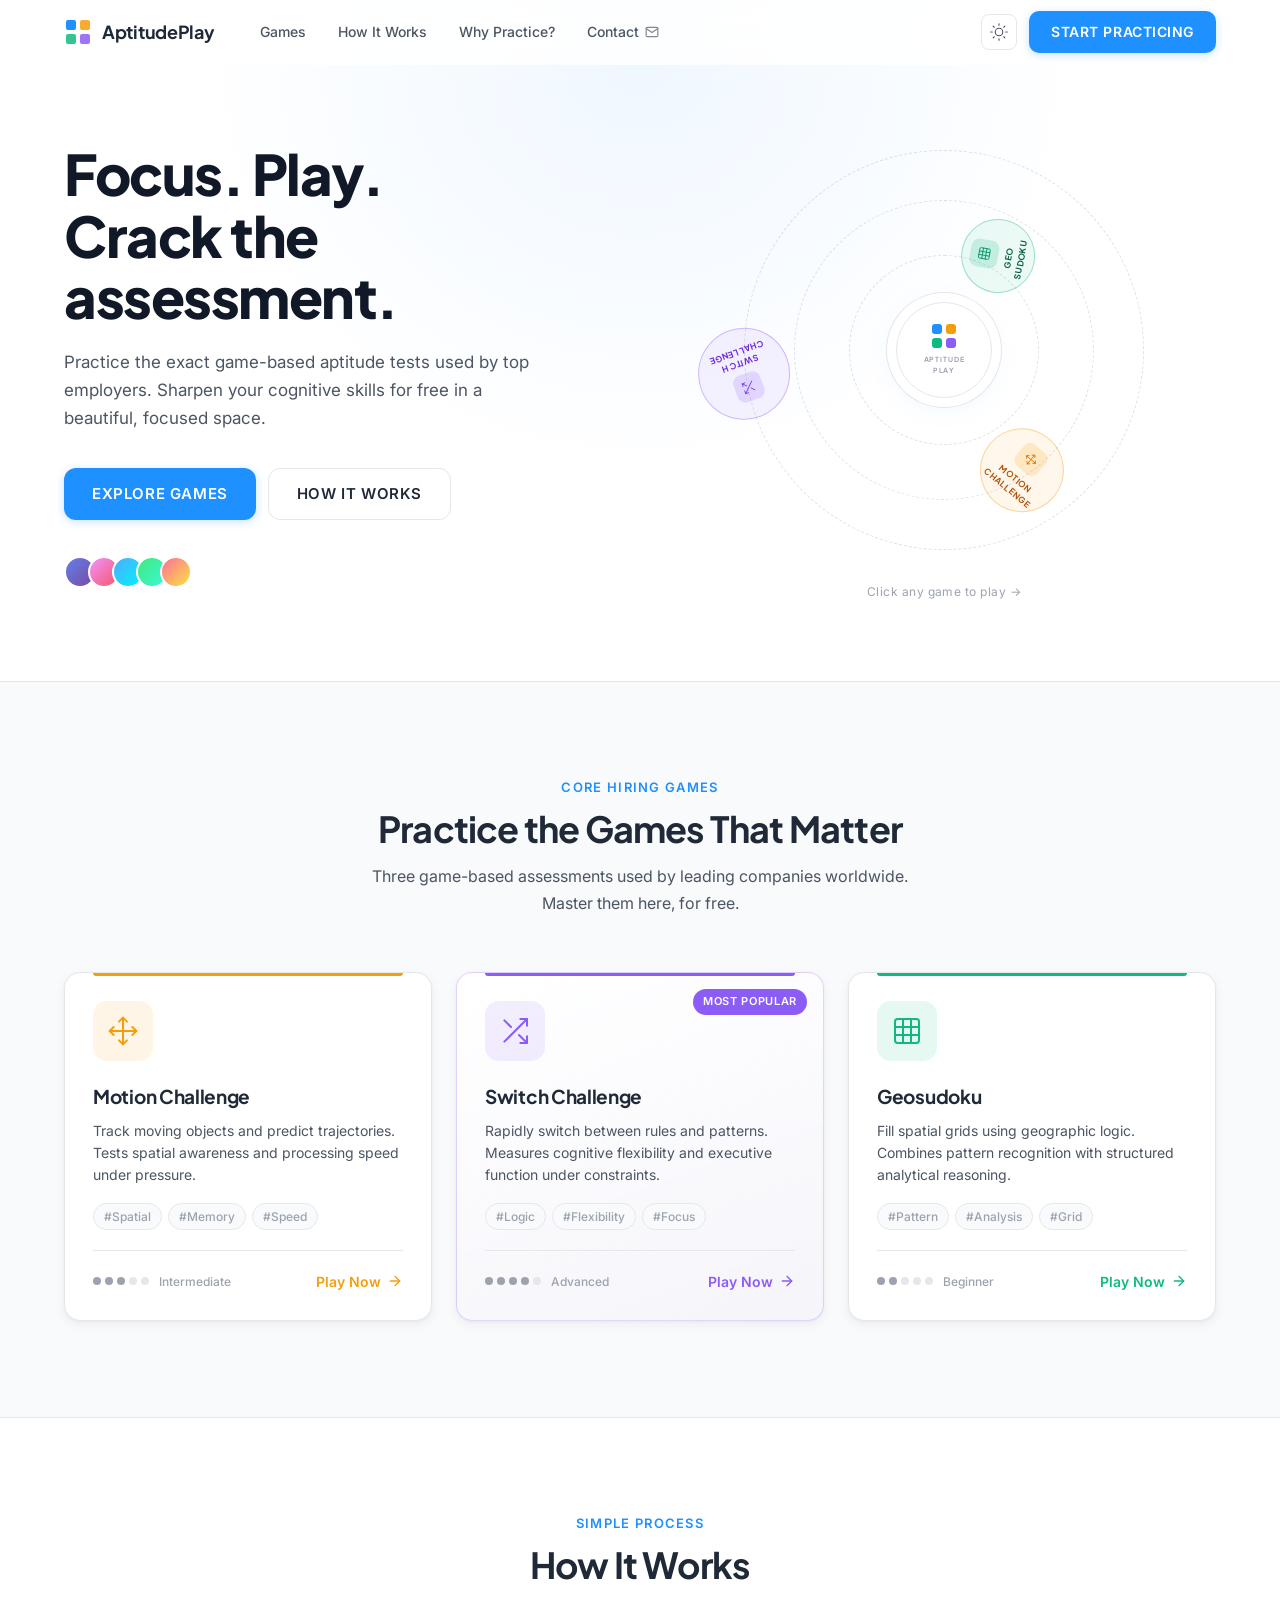
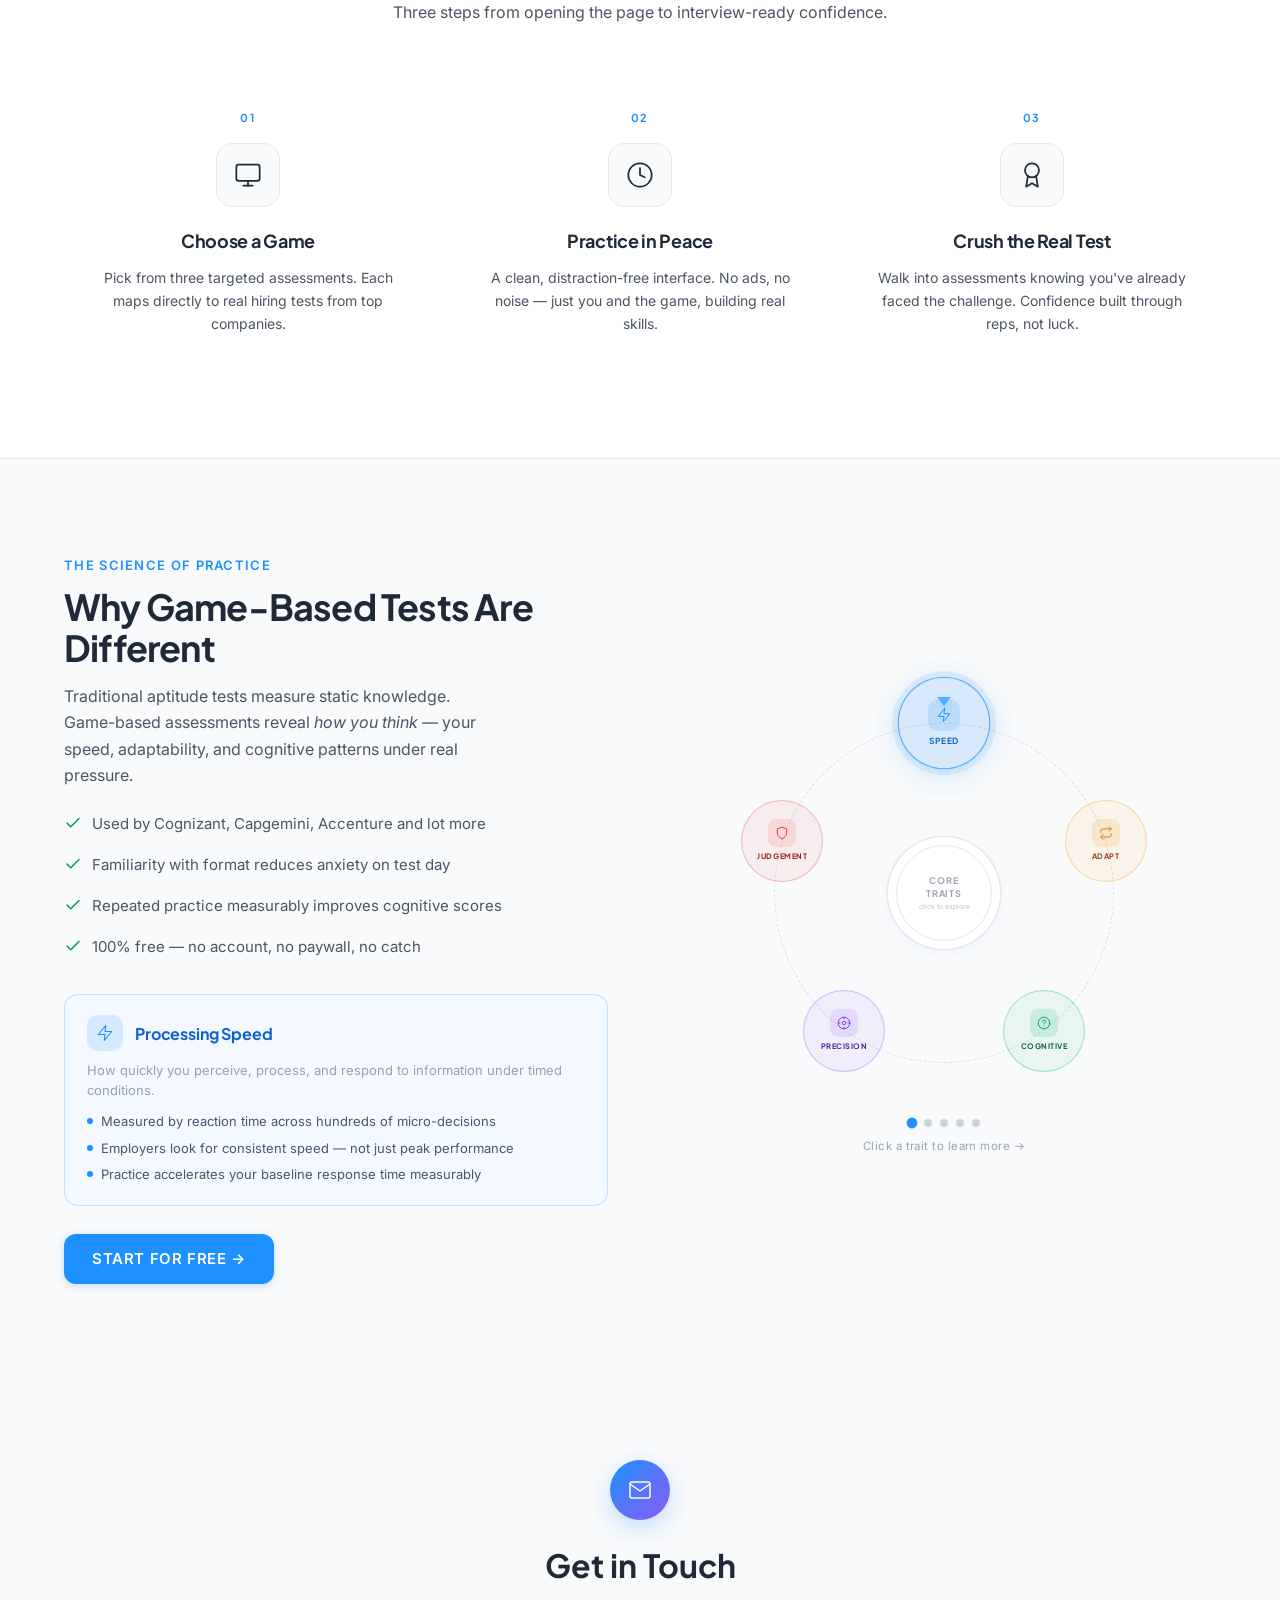
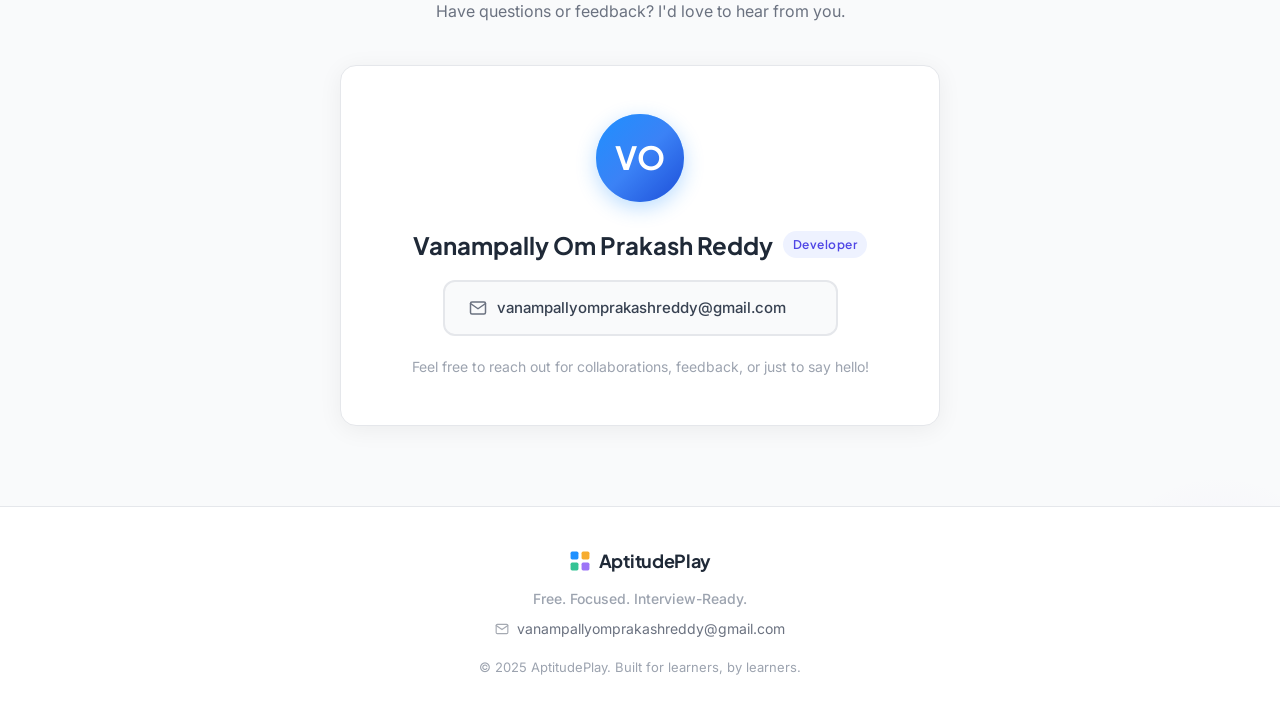
==== commit 295a9085: "updated the landing page" ====
--- a/index.html
+++ b/index.html
@@ -694,12 +694,7 @@
                 <!-- RIGHT: orbital animation -->
                 <div class="hero-visual" data-aos="fade-left" data-aos-delay="180">
                     <div id="apt-orbital">
-                        <div class="apt-dot"></div>
-                        <div class="apt-dot"></div>
-                        <div class="apt-dot"></div>
-                        <div class="apt-dot"></div>
-                        <div class="apt-dot"></div>
-                        <div class="apt-dot"></div>
+                       
                         <div class="apt-ring apt-ring-sm"></div>
                         <div class="apt-ring apt-ring-md"></div>
                         <div class="apt-ring apt-ring-lg"></div>
@@ -984,12 +979,7 @@
                     <!-- RIGHT: Pentagon Trait Wheel (NEW) -->
                     <div class="why-visual" data-aos="fade-left" data-aos-delay="160">
                         <div id="trait-wheel">
-                            <!-- Ambient dots (fixed, not part of rotor) -->
-                            <div class="tw-dot"></div>
-                            <div class="tw-dot"></div>
-                            <div class="tw-dot"></div>
-                            <div class="tw-dot"></div>
-                            <div class="tw-dot"></div>
+                            
 
                             <!-- Active indicator pointer at top -->
                             <div class="tw-pointer" id="twPointer"></div>
@@ -1126,11 +1116,7 @@
                             Vanampally Om Prakash Reddy
                             <span class="developer-role-badge">Developer</span>
                         </h3>
-                        <div class="contact-divider">
-                            <span class="divider-dot"></span>
-                            <span class="divider-line"></span>
-                            <span class="divider-dot"></span>
-                        </div>
+                        
                         <a href="mailto:vanampallyomprakashreddy@gmail.com" class="email-link">
                             <span class="email-icon-wrap">
                                 <svg width="18" height="18" viewBox="0 0 24 24" fill="none" stroke="currentColor" stroke-width="2" stroke-linecap="round" stroke-linejoin="round">
